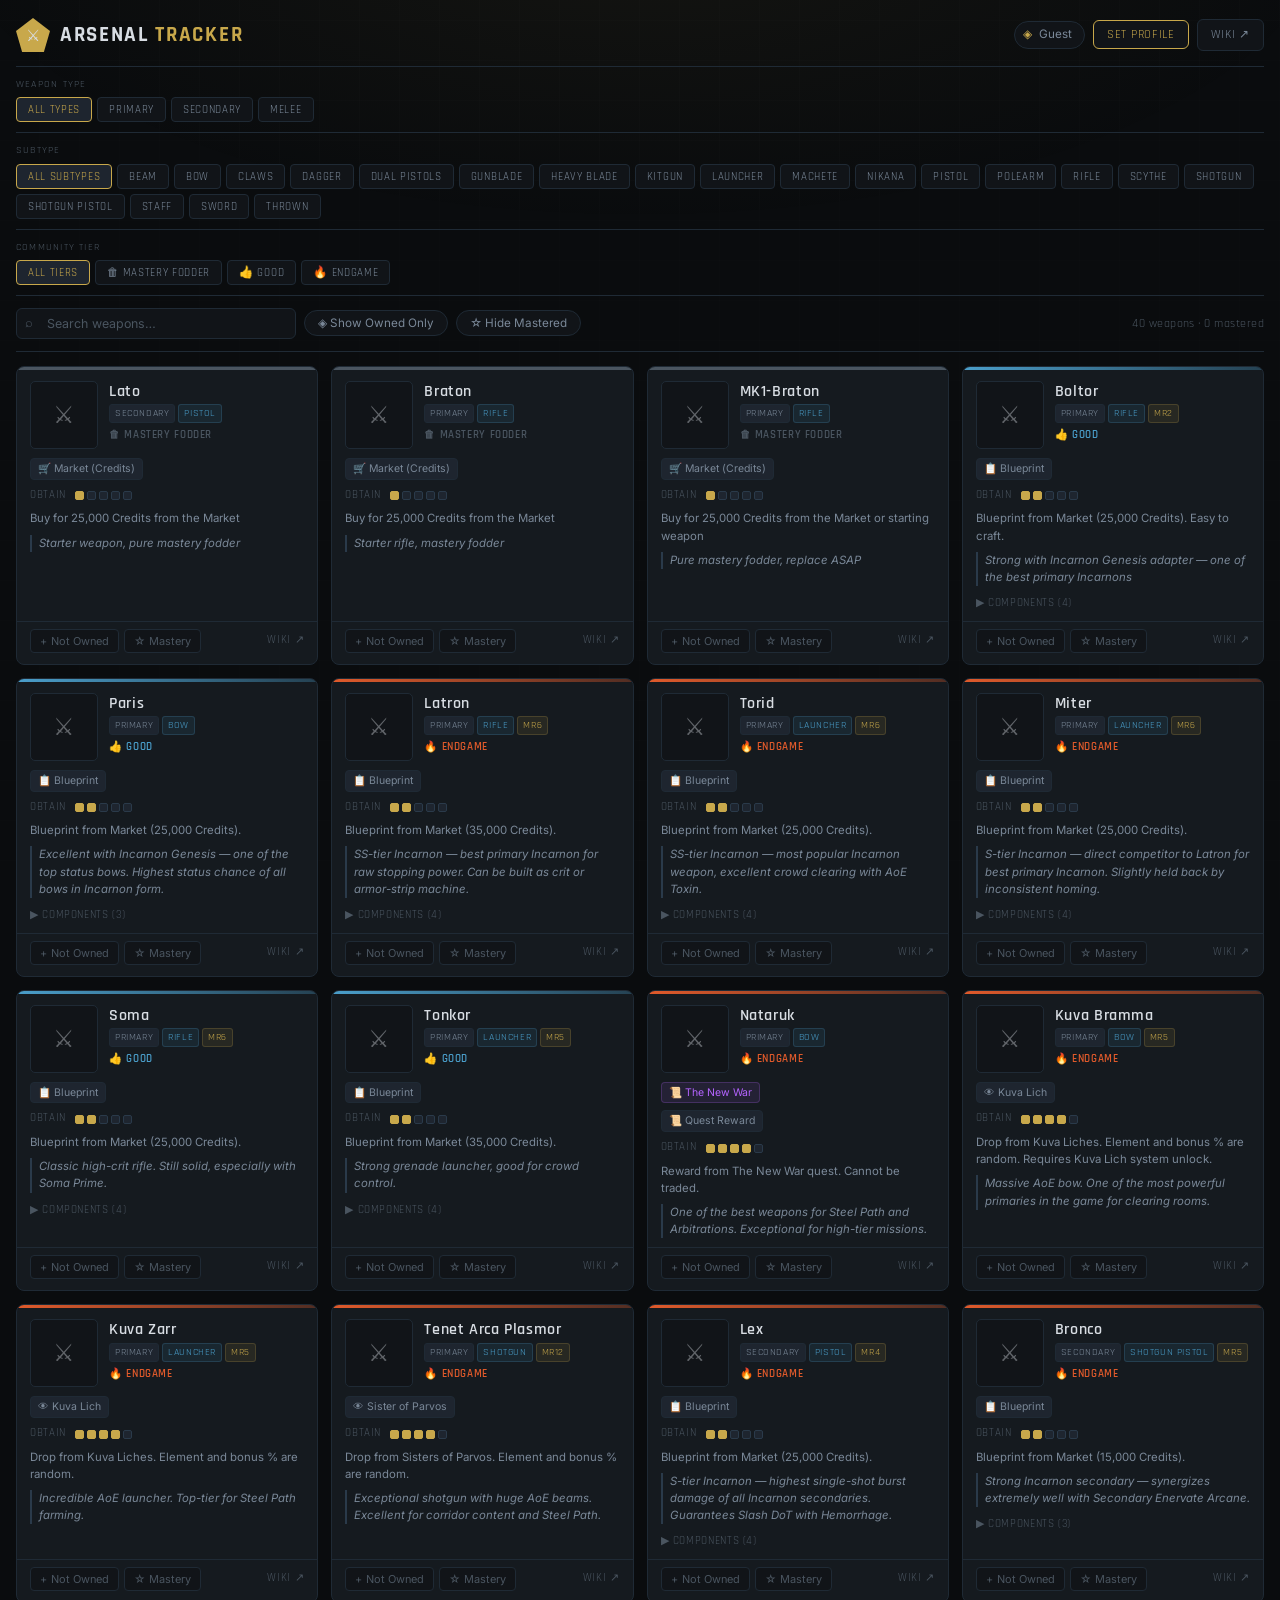
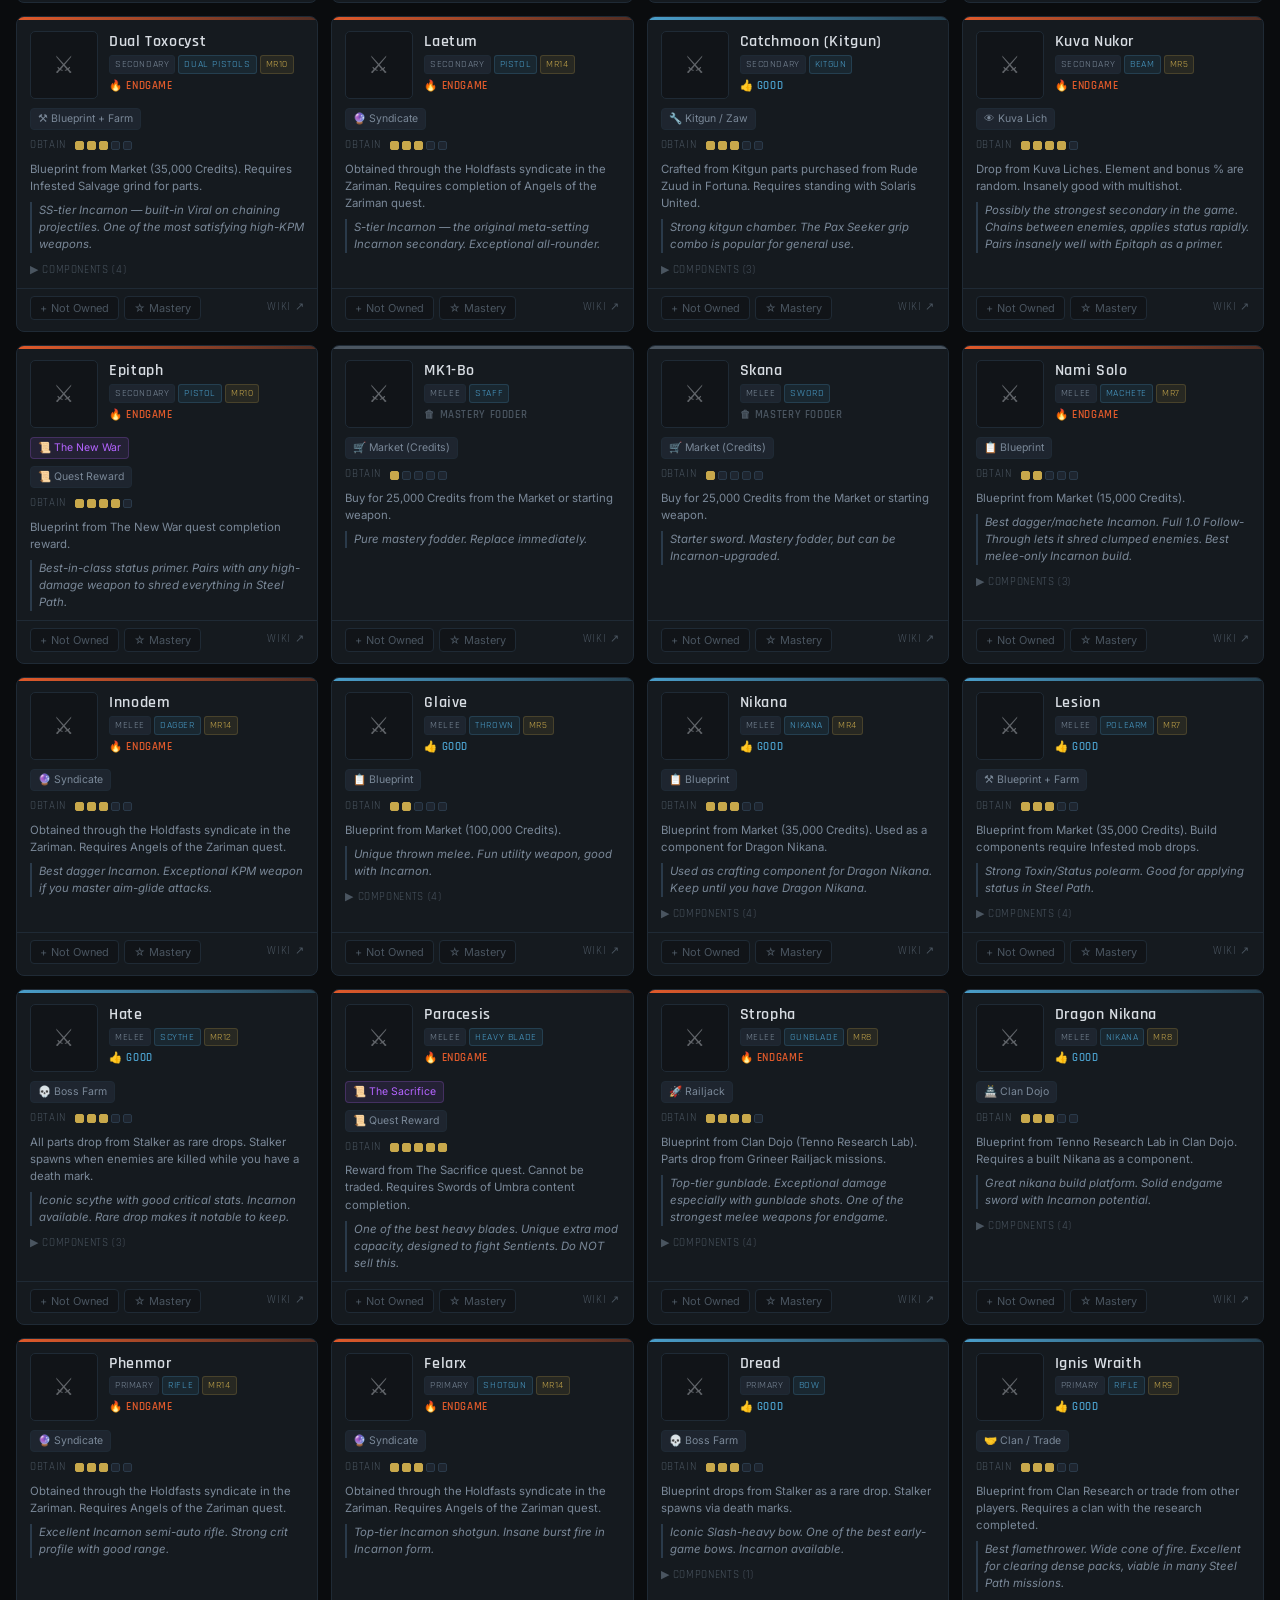
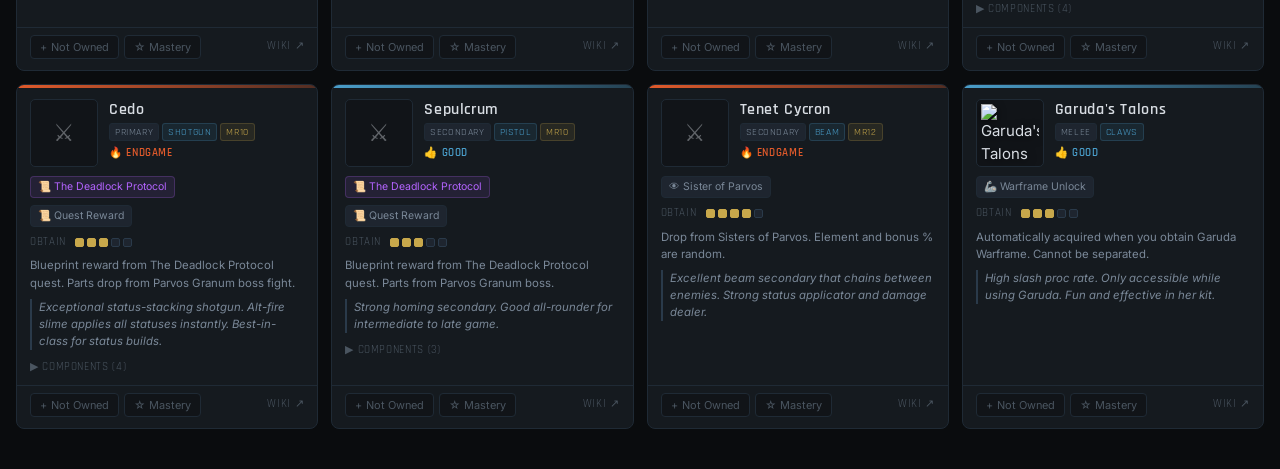
==== warframe-arsenal.html @ 36e4c88c "Add files via upload" ====
<!DOCTYPE html>
<html lang="en">
<head>
<meta charset="UTF-8"/>
<meta name="viewport" content="width=device-width, initial-scale=1.0"/>
<title>Warframe Arsenal Tracker</title>
<link rel="preconnect" href="https://fonts.googleapis.com">
<link href="https://fonts.googleapis.com/css2?family=Rajdhani:wght@400;500;600;700&family=Inter:wght@300;400;500&display=swap" rel="stylesheet">
<style>
:root{
  --bg:#0a0c0e;--surface:#111418;--card:#151a1f;--card-h:#1c2330;--elevated:#1e252f;
  --border:#1f2a35;--border-b:#2a3a4a;
  --gold:#c8a84b;--gold-dim:#7a6330;--gold-glow:rgba(200,168,75,.18);
  --red:#e05a2b;--blue:#4a9eca;--grey:#4a5560;
  --t1:#d8dde3;--t2:#7a8898;--t3:#4a5560;
  --r:6px;--cr:8px;--tr:.18s ease;
  --fd:'Rajdhani',sans-serif;--fb:'Inter',sans-serif;
}
*,*::before,*::after{box-sizing:border-box;margin:0;padding:0}
html{font-size:15px}
body{font-family:var(--fb);background:var(--bg);color:var(--t1);min-height:100vh;line-height:1.5;overflow-x:hidden}
body::before{content:'';position:fixed;inset:0;background:
  radial-gradient(ellipse 80% 50% at 50% -10%,rgba(200,168,75,.06) 0%,transparent 70%),
  repeating-linear-gradient(0deg,transparent,transparent 39px,rgba(255,255,255,.015) 40px),
  repeating-linear-gradient(90deg,transparent,transparent 39px,rgba(255,255,255,.015) 40px);
  pointer-events:none;z-index:0}

.wrap{position:relative;z-index:1;max-width:1400px;margin:0 auto;padding:0 16px}

/* HEADER */
.hdr{padding:18px 0 14px;border-bottom:1px solid var(--border);display:flex;align-items:center;justify-content:space-between;gap:12px;flex-wrap:wrap}
.hdr-l{display:flex;align-items:center;gap:12px}
.logo{display:flex;align-items:center;gap:10px}
.logo-ico{width:34px;height:34px;background:var(--gold);clip-path:polygon(50% 0%,100% 38%,82% 100%,18% 100%,0% 38%);display:flex;align-items:center;justify-content:center;font-size:16px;flex-shrink:0}
.logo h1{font-family:var(--fd);font-size:1.4rem;font-weight:700;letter-spacing:.08em;text-transform:uppercase}
.logo h1 span{color:var(--gold)}
.hdr-r{display:flex;align-items:center;gap:8px;flex-wrap:wrap}
.user-pill{display:flex;align-items:center;gap:7px;background:var(--surface);border:1px solid var(--border);border-radius:20px;padding:4px 12px 4px 8px;font-size:.78rem}
.user-pill .ui{color:var(--gold)}
#uname{color:var(--t2);font-size:.78rem}

/* FILTER SECTIONS */
.fs{padding:10px 0 0}
.fs-lbl{font-family:var(--fd);font-size:.68rem;letter-spacing:.12em;text-transform:uppercase;color:var(--t3);margin-bottom:5px}
.fg{display:flex;flex-wrap:wrap;gap:5px;padding-bottom:10px;border-bottom:1px solid var(--border)}
.fb{background:var(--surface);border:1px solid var(--border);border-radius:4px;padding:4px 11px;color:var(--t2);font-size:.76rem;font-family:var(--fd);letter-spacing:.06em;text-transform:uppercase;cursor:pointer;transition:all var(--tr);white-space:nowrap}
.fb:hover{border-color:var(--gold-dim);color:var(--t1)}
.fb.on{background:var(--elevated);border-color:var(--gold);color:var(--gold)}
.tb.te.on{border-color:var(--red);color:var(--red);background:rgba(224,90,43,.1)}
.tb.tg.on{border-color:var(--blue);color:var(--blue);background:rgba(74,158,202,.1)}
.tb.tf.on{border-color:var(--grey);color:var(--t2);background:rgba(74,85,96,.15)}

/* CONTROLS */
.ctrl{padding:12px 0;display:flex;align-items:center;gap:8px;flex-wrap:wrap;border-bottom:1px solid var(--border)}
.sw{position:relative;flex:1;min-width:180px;max-width:280px}
.si{position:absolute;left:9px;top:50%;transform:translateY(-50%);color:var(--t3);font-size:.85rem;pointer-events:none}
#srch{width:100%;background:var(--surface);border:1px solid var(--border);border-radius:var(--r);padding:7px 9px 7px 30px;color:var(--t1);font-size:.83rem;font-family:var(--fb);transition:border-color var(--tr)}
#srch:focus{outline:none;border-color:var(--gold-dim)}
#srch::placeholder{color:var(--t3)}
.qb{background:var(--surface);border:1px solid var(--border);border-radius:18px;padding:5px 13px;color:var(--t2);font-size:.78rem;font-family:var(--fb);cursor:pointer;transition:all var(--tr);white-space:nowrap}
.qb:hover{border-color:var(--gold-dim);color:var(--t1)}
.qb.on{background:var(--gold-glow);border-color:var(--gold);color:var(--gold)}
#rcount{margin-left:auto;font-size:.78rem;color:var(--t3);font-family:var(--fd);letter-spacing:.04em}

/* GRID */
.grid{display:grid;grid-template-columns:repeat(auto-fill,minmax(290px,1fr));gap:13px;padding:14px 0 40px}

/* CARD */
.card{background:var(--card);border:1px solid var(--border);border-radius:var(--cr);overflow:hidden;display:flex;flex-direction:column;transition:border-color var(--tr),box-shadow var(--tr),transform var(--tr);position:relative}
.card:hover{border-color:var(--border-b);box-shadow:0 4px 20px rgba(0,0,0,.4);transform:translateY(-1px)}
.card.mastered{border-color:var(--gold);box-shadow:0 0 0 1px var(--gold),0 2px 10px rgba(200,168,75,.15)}
.card.owned:not(.mastered){border-color:var(--blue)}
.stripe{height:3px;flex-shrink:0}
.stripe.te{background:linear-gradient(90deg,var(--red),rgba(224,90,43,.3))}
.stripe.tg{background:linear-gradient(90deg,var(--blue),rgba(74,158,202,.3))}
.stripe.tf{background:var(--grey)}
.ch{display:flex;align-items:flex-start;gap:11px;padding:11px 13px 9px}
.img-w{width:68px;height:68px;flex-shrink:0;background:var(--surface);border-radius:5px;border:1px solid var(--border);overflow:hidden;display:flex;align-items:center;justify-content:center}
.wimg{width:100%;height:100%;object-fit:contain;padding:4px;filter:drop-shadow(0 2px 4px rgba(0,0,0,.6))}
.ctb{flex:1;min-width:0}
.wname{font-family:var(--fd);font-size:1.05rem;font-weight:600;letter-spacing:.04em;white-space:nowrap;overflow:hidden;text-overflow:ellipsis;line-height:1.3}
.wmeta{display:flex;flex-wrap:wrap;gap:3px;margin-top:3px}
.tt,.st,.mr{font-size:.66rem;font-family:var(--fd);letter-spacing:.06em;text-transform:uppercase;border-radius:3px;padding:1px 5px}
.tt{background:var(--elevated);color:var(--t2);border:1px solid var(--border)}
.st{background:rgba(74,158,202,.1);color:var(--blue);border:1px solid rgba(74,158,202,.2)}
.mr{background:rgba(200,168,75,.1);color:var(--gold);border:1px solid rgba(200,168,75,.2)}
.tlbl{font-family:var(--fd);font-size:.7rem;font-weight:600;letter-spacing:.06em;text-transform:uppercase;margin-top:5px}
.tlbl.te{color:var(--red)}.tlbl.tg{color:var(--blue)}.tlbl.tf{color:var(--grey)}
.cb{padding:0 13px 9px;flex:1;display:flex;flex-direction:column;gap:7px}
.badge{display:inline-flex;align-items:center;gap:4px;font-size:.7rem;border-radius:4px;padding:2px 7px;width:fit-content}
.bq{background:rgba(180,100,255,.1);color:#b464ff;border:1px solid rgba(180,100,255,.22)}
.ba{background:var(--elevated);color:var(--t2);border:1px solid var(--border)}
.dr{display:flex;align-items:center;gap:7px;margin-top:1px}
.dl{font-size:.7rem;color:var(--t3);font-family:var(--fd);letter-spacing:.06em;text-transform:uppercase;min-width:38px}
.dots{display:flex;gap:3px}
.dot{width:9px;height:9px;border-radius:2px;background:var(--elevated);border:1px solid var(--border-b)}
.dot.f{background:var(--gold);border-color:var(--gold)}
.ad{font-size:.76rem;color:var(--t2);line-height:1.5}
.tn{font-size:.76rem;color:var(--t2);border-left:2px solid var(--border-b);padding-left:7px;line-height:1.5;font-style:italic}
.mastered .tn{border-color:var(--gold)}
.cs{margin-top:3px}
.ct{font-size:.71rem;font-family:var(--fd);letter-spacing:.06em;text-transform:uppercase;color:var(--t3);cursor:pointer;user-select:none;transition:color var(--tr)}
.ct:hover{color:var(--t2)}
.cl{margin-top:5px;display:flex;flex-direction:column;gap:4px}
.cr{display:flex;flex-wrap:wrap;align-items:baseline;gap:5px;font-size:.72rem;background:var(--surface);border:1px solid var(--border);border-radius:4px;padding:4px 7px}
.cn{color:var(--t1);font-weight:500}.cq{color:var(--gold);font-family:var(--fd);font-size:.78rem}
.csrc{color:var(--t3);font-size:.68rem;width:100%;margin-top:1px}
.cf{padding:7px 13px 11px;border-top:1px solid var(--border);display:flex;align-items:center;gap:7px;justify-content:space-between}
.tr-row{display:flex;gap:5px}
.tbtn{display:flex;align-items:center;gap:4px;background:var(--surface);border:1px solid var(--border);border-radius:4px;padding:4px 9px;color:var(--t3);font-size:.73rem;font-family:var(--fb);cursor:pointer;transition:all var(--tr)}
.tbtn:hover{border-color:var(--border-b);color:var(--t2)}
.tbtn.on{background:rgba(74,158,202,.12);border-color:var(--blue);color:var(--blue)}
.tbtn.mb.on{background:var(--gold-glow);border-color:var(--gold);color:var(--gold)}
.wl{font-size:.71rem;color:var(--t3);text-decoration:none;font-family:var(--fd);letter-spacing:.06em;text-transform:uppercase;transition:color var(--tr)}
.wl:hover{color:var(--gold)}
.empty{grid-column:1/-1;display:flex;flex-direction:column;align-items:center;gap:14px;padding:70px 20px;color:var(--t3)}
.empty-ico{font-size:2.5rem;opacity:.25}
.empty p{font-size:.88rem}
.empty button{background:var(--surface);border:1px solid var(--border);border-radius:var(--r);padding:7px 18px;color:var(--t2);cursor:pointer;font-family:var(--fb);transition:all var(--tr)}
.empty button:hover{border-color:var(--gold-dim);color:var(--t1)}

/* LOADER */
#ldr{position:fixed;inset:0;background:var(--bg);display:flex;align-items:center;justify-content:center;z-index:1000}
.linner{display:flex;flex-direction:column;align-items:center;gap:14px}
.llogo{width:44px;height:44px;background:var(--gold);clip-path:polygon(50% 0%,100% 38%,82% 100%,18% 100%,0% 38%);animation:pulse 1.2s ease-in-out infinite alternate}
@keyframes pulse{from{opacity:.4;transform:scale(.9)}to{opacity:1;transform:scale(1.05)}}
.ltxt{font-family:var(--fd);font-size:.8rem;letter-spacing:.2em;text-transform:uppercase;color:var(--t3)}

/* MODAL */
.mo{display:none;position:fixed;inset:0;background:rgba(0,0,0,.7);backdrop-filter:blur(4px);z-index:500;align-items:center;justify-content:center;padding:20px}
.md{background:var(--card);border:1px solid var(--border-b);border-radius:10px;padding:26px 22px;width:100%;max-width:360px;box-shadow:0 20px 60px rgba(0,0,0,.6)}
.md h2{font-family:var(--fd);font-size:1.15rem;letter-spacing:.08em;text-transform:uppercase;margin-bottom:5px}
.md p{font-size:.8rem;color:var(--t2);margin-bottom:14px;line-height:1.5}
.md input{width:100%;background:var(--surface);border:1px solid var(--border);border-radius:var(--r);padding:8px 11px;color:var(--t1);font-size:.88rem;font-family:var(--fb);margin-bottom:13px;transition:border-color var(--tr)}
.md input:focus{outline:none;border-color:var(--gold-dim)}
.mbtns{display:flex;gap:7px;justify-content:flex-end}
.bp,.bs{padding:6px 16px;border-radius:var(--r);font-size:.8rem;font-family:var(--fd);letter-spacing:.06em;text-transform:uppercase;cursor:pointer;border:1px solid;transition:all var(--tr)}
.bp{background:var(--gold);border-color:var(--gold);color:#0a0c0e;font-weight:700}
.bp:hover{background:#dbb855}
.bs{background:transparent;border-color:var(--border);color:var(--t2)}
.bs:hover{border-color:var(--border-b);color:var(--t1)}

/* TOAST */
#toast{position:fixed;bottom:22px;left:50%;transform:translateX(-50%) translateY(16px);background:var(--elevated);border:1px solid var(--border-b);border-radius:18px;padding:7px 18px;font-size:.8rem;color:var(--t1);z-index:999;opacity:0;transition:opacity .25s,transform .25s;pointer-events:none}
#toast.show{opacity:1;transform:translateX(-50%) translateY(0)}

/* BTNS */
.btn{display:inline-flex;align-items:center;gap:5px;background:var(--surface);border:1px solid var(--border);border-radius:var(--r);padding:6px 13px;color:var(--t2);font-size:.78rem;font-family:var(--fd);letter-spacing:.06em;text-transform:uppercase;cursor:pointer;text-decoration:none;transition:all var(--tr);white-space:nowrap}
.btn:hover{border-color:var(--gold-dim);color:var(--t1)}
.btn-g{border-color:var(--gold);color:var(--gold)}
.btn-g:hover{background:var(--gold-glow)}

/* SCROLLBAR */
::-webkit-scrollbar{width:5px}::-webkit-scrollbar-track{background:var(--bg)}
::-webkit-scrollbar-thumb{background:var(--border-b);border-radius:3px}
::-webkit-scrollbar-thumb:hover{background:var(--gold-dim)}

/* RESPONSIVE */
@media(max-width:640px){
  .grid{grid-template-columns:1fr}
  .hdr{flex-direction:column;align-items:flex-start}
  .hdr-r{width:100%;justify-content:flex-start}
  .sw{max-width:100%}
  #rcount{margin-left:0}
  .logo h1{font-size:1.15rem}
}
@media(min-width:641px) and (max-width:900px){.grid{grid-template-columns:repeat(2,1fr)}}
</style>
</head>
<body>

<div id="ldr"><div class="linner"><div class="llogo"></div><div class="ltxt">Loading Arsenal…</div></div></div>

<div id="umodal" class="mo">
  <div class="md">
    <h2>Set Your Profile</h2>
    <p>Choose a name to save your mastery and ownership data locally on this device/browser.</p>
    <input type="text" id="uinput" placeholder="e.g. Tenno_Prime" maxlength="40" autocomplete="off"/>
    <div class="mbtns">
      <button id="ucancl" class="bs">Cancel</button>
      <button id="usave" class="bp">Save</button>
    </div>
  </div>
</div>

<div id="toast"></div>

<div class="wrap">
  <header class="hdr">
    <div class="hdr-l">
      <div class="logo">
        <div class="logo-ico">⚔</div>
        <h1>Arsenal <span>Tracker</span></h1>
      </div>
    </div>
    <div class="hdr-r">
      <div class="user-pill"><span class="ui">◈</span><span id="uname">Guest</span></div>
      <button id="setuser" class="btn btn-g">Set Profile</button>
      <a href="https://wiki.warframe.com/w/Weapons" target="_blank" rel="noopener" class="btn">Wiki ↗</a>
    </div>
  </header>

  <div class="fs"><div class="fs-lbl">Weapon Type</div><div id="ftype" class="fg"></div></div>
  <div class="fs"><div class="fs-lbl">Subtype</div><div id="fsub" class="fg"></div></div>
  <div class="fs"><div class="fs-lbl">Community Tier</div><div id="ftier" class="fg"></div></div>

  <div class="ctrl">
    <div class="sw"><span class="si">⌕</span><input type="text" id="srch" placeholder="Search weapons…" autocomplete="off"/></div>
    <button id="qowned" class="qb">◈ Show Owned Only</button>
    <button id="qunmast" class="qb">☆ Hide Mastered</button>
    <span id="rcount" class="rcount">— weapons</span>
  </div>

  <div id="grid" class="grid"></div>
</div>

<script>
// ── WEAPON DATA (embedded) ─────────────────────────────────
const WEAPONS = [{"id":"lato","name":"Lato","type":"Secondary","subtype":"Pistol","imageName":"lato-3d02e7def4.png","masteryReq":0,"acquisition":"market_credits","acquisitionDifficulty":1,"acquisitionDetail":"Buy for 25,000 Credits from the Market","questReward":null,"tier":"fodder","tierNote":"Starter weapon, pure mastery fodder","components":[],"wikiUrl":"https://wiki.warframe.com/w/Lato"},{"id":"braton","name":"Braton","type":"Primary","subtype":"Rifle","imageName":"braton-aecb72baf4.png","masteryReq":0,"acquisition":"market_credits","acquisitionDifficulty":1,"acquisitionDetail":"Buy for 25,000 Credits from the Market","questReward":null,"tier":"fodder","tierNote":"Starter rifle, mastery fodder","components":[],"wikiUrl":"https://wiki.warframe.com/w/Braton"},{"id":"mk1-braton","name":"MK1-Braton","type":"Primary","subtype":"Rifle","imageName":"mk1-braton-c9ef2d6c98.png","masteryReq":0,"acquisition":"market_credits","acquisitionDifficulty":1,"acquisitionDetail":"Buy for 25,000 Credits from the Market or starting weapon","questReward":null,"tier":"fodder","tierNote":"Pure mastery fodder, replace ASAP","components":[],"wikiUrl":"https://wiki.warframe.com/w/MK1-Braton"},{"id":"boltor","name":"Boltor","type":"Primary","subtype":"Rifle","imageName":"boltor-2d24c9a8b4.png","masteryReq":2,"acquisition":"blueprint","acquisitionDifficulty":2,"acquisitionDetail":"Blueprint from Market (25,000 Credits). Easy to craft.","questReward":null,"tier":"good","tierNote":"Strong with Incarnon Genesis adapter — one of the best primary Incarnons","components":[{"name":"Alloy Plate","qty":500,"source":"Venus, Ceres, Phobos, Europa, Pluto, Sedna"},{"name":"Nano Spores","qty":1000,"source":"Saturn, Eris, Neptune, Orokin Derelict"},{"name":"Polymer Bundle","qty":750,"source":"Mercury, Venus, Uranus"},{"name":"Salvage","qty":300,"source":"Mars, Jupiter, Sedna"}],"wikiUrl":"https://wiki.warframe.com/w/Boltor"},{"id":"paris","name":"Paris","type":"Primary","subtype":"Bow","imageName":"paris-aa4a17cd96.png","masteryReq":0,"acquisition":"blueprint","acquisitionDifficulty":2,"acquisitionDetail":"Blueprint from Market (25,000 Credits).","questReward":null,"tier":"good","tierNote":"Excellent with Incarnon Genesis — one of the top status bows. Highest status chance of all bows in Incarnon form.","components":[{"name":"Polymer Bundle","qty":150,"source":"Mercury, Venus, Uranus"},{"name":"Ferrite","qty":300,"source":"Mercury, Earth, Neptune, Void"},{"name":"Circuits","qty":100,"source":"Venus, Ceres"}],"wikiUrl":"https://wiki.warframe.com/w/Paris"},{"id":"latron","name":"Latron","type":"Primary","subtype":"Rifle","imageName":"latron-87b2a94d73.png","masteryReq":6,"acquisition":"blueprint","acquisitionDifficulty":2,"acquisitionDetail":"Blueprint from Market (35,000 Credits).","questReward":null,"tier":"endgame","tierNote":"SS-tier Incarnon — best primary Incarnon for raw stopping power. Can be built as crit or armor-strip machine.","components":[{"name":"Alloy Plate","qty":500,"source":"Venus, Ceres, Phobos, Europa, Pluto, Sedna"},{"name":"Circuits","qty":150,"source":"Venus, Ceres"},{"name":"Polymer Bundle","qty":400,"source":"Mercury, Venus, Uranus"},{"name":"Neural Sensors","qty":1,"source":"Jupiter, Kuva Fortress"}],"wikiUrl":"https://wiki.warframe.com/w/Latron"},{"id":"torid","name":"Torid","type":"Primary","subtype":"Launcher","imageName":"torid-e17ace60e9.png","masteryReq":6,"acquisition":"blueprint","acquisitionDifficulty":2,"acquisitionDetail":"Blueprint from Market (25,000 Credits).","questReward":null,"tier":"endgame","tierNote":"SS-tier Incarnon — most popular Incarnon weapon, excellent crowd clearing with AoE Toxin.","components":[{"name":"Rubedo","qty":800,"source":"Phobos, Earth, Europa, Pluto, Sedna, Void"},{"name":"Nano Spores","qty":1000,"source":"Saturn, Eris, Neptune, Orokin Derelict"},{"name":"Salvage","qty":500,"source":"Mars, Jupiter, Sedna"},{"name":"Morphics","qty":2,"source":"Mercury, Mars, Europa, Pluto"}],"wikiUrl":"https://wiki.warframe.com/w/Torid"},{"id":"miter","name":"Miter","type":"Primary","subtype":"Launcher","imageName":"miter-c3bca0ddc5.png","masteryReq":6,"acquisition":"blueprint","acquisitionDifficulty":2,"acquisitionDetail":"Blueprint from Market (25,000 Credits).","questReward":null,"tier":"endgame","tierNote":"S-tier Incarnon — direct competitor to Latron for best primary Incarnon. Slightly held back by inconsistent homing.","components":[{"name":"Alloy Plate","qty":500,"source":"Venus, Ceres, Phobos, Europa, Pluto, Sedna"},{"name":"Circuits","qty":200,"source":"Venus, Ceres"},{"name":"Ferrite","qty":600,"source":"Mercury, Earth, Neptune, Void"},{"name":"Morphics","qty":1,"source":"Mercury, Mars, Europa, Pluto"}],"wikiUrl":"https://wiki.warframe.com/w/Miter"},{"id":"soma","name":"Soma","type":"Primary","subtype":"Rifle","imageName":"soma-ed45b1a8e5.png","masteryReq":6,"acquisition":"blueprint","acquisitionDifficulty":2,"acquisitionDetail":"Blueprint from Market (25,000 Credits).","questReward":null,"tier":"good","tierNote":"Classic high-crit rifle. Still solid, especially with Soma Prime.","components":[{"name":"Rubedo","qty":1000,"source":"Phobos, Earth, Europa, Pluto, Sedna, Void"},{"name":"Polymer Bundle","qty":600,"source":"Mercury, Venus, Uranus"},{"name":"Circuits","qty":350,"source":"Venus, Ceres"},{"name":"Neural Sensors","qty":1,"source":"Jupiter, Kuva Fortress"}],"wikiUrl":"https://wiki.warframe.com/w/Soma"},{"id":"tonkor","name":"Tonkor","type":"Primary","subtype":"Launcher","imageName":"tonkor-bd38caf5e7.png","masteryReq":5,"acquisition":"blueprint","acquisitionDifficulty":2,"acquisitionDetail":"Blueprint from Market (35,000 Credits).","questReward":null,"tier":"good","tierNote":"Strong grenade launcher, good for crowd control.","components":[{"name":"Alloy Plate","qty":1200,"source":"Venus, Ceres, Phobos, Europa, Pluto, Sedna"},{"name":"Circuits","qty":300,"source":"Venus, Ceres"},{"name":"Salvage","qty":900,"source":"Mars, Jupiter, Sedna"},{"name":"Neural Sensors","qty":3,"source":"Jupiter, Kuva Fortress"}],"wikiUrl":"https://wiki.warframe.com/w/Tonkor"},{"id":"nataruk","name":"Nataruk","type":"Primary","subtype":"Bow","imageName":"nataruk-7ec5f18bdf.png","masteryReq":0,"acquisition":"quest","acquisitionDifficulty":4,"acquisitionDetail":"Reward from The New War quest. Cannot be traded.","questReward":"The New War","tier":"endgame","tierNote":"One of the best weapons for Steel Path and Arbitrations. Exceptional for high-tier missions.","components":[],"wikiUrl":"https://wiki.warframe.com/w/Nataruk"},{"id":"kuva-bramma","name":"Kuva Bramma","type":"Primary","subtype":"Bow","imageName":"kuva-bramma-8842c80bde.png","masteryReq":5,"acquisition":"lich","acquisitionDifficulty":4,"acquisitionDetail":"Drop from Kuva Liches. Element and bonus % are random. Requires Kuva Lich system unlock.","questReward":null,"tier":"endgame","tierNote":"Massive AoE bow. One of the most powerful primaries in the game for clearing rooms.","components":[],"wikiUrl":"https://wiki.warframe.com/w/Kuva_Bramma"},{"id":"kuva-zarr","name":"Kuva Zarr","type":"Primary","subtype":"Launcher","imageName":"kuva-zarr-f4c1e65e82.png","masteryReq":5,"acquisition":"lich","acquisitionDifficulty":4,"acquisitionDetail":"Drop from Kuva Liches. Element and bonus % are random.","questReward":null,"tier":"endgame","tierNote":"Incredible AoE launcher. Top-tier for Steel Path farming.","components":[],"wikiUrl":"https://wiki.warframe.com/w/Kuva_Zarr"},{"id":"tenet-arca-plasmor","name":"Tenet Arca Plasmor","type":"Primary","subtype":"Shotgun","imageName":"tenet-arca-plasmor-7c0ec9b0ca.png","masteryReq":12,"acquisition":"sister","acquisitionDifficulty":4,"acquisitionDetail":"Drop from Sisters of Parvos. Element and bonus % are random.","questReward":null,"tier":"endgame","tierNote":"Exceptional shotgun with huge AoE beams. Excellent for corridor content and Steel Path.","components":[],"wikiUrl":"https://wiki.warframe.com/w/Tenet_Arca_Plasmor"},{"id":"lex","name":"Lex","type":"Secondary","subtype":"Pistol","imageName":"lex-2a56b3c5ed.png","masteryReq":4,"acquisition":"blueprint","acquisitionDifficulty":2,"acquisitionDetail":"Blueprint from Market (25,000 Credits).","questReward":null,"tier":"endgame","tierNote":"S-tier Incarnon — highest single-shot burst damage of all Incarnon secondaries. Guarantees Slash DoT with Hemorrhage.","components":[{"name":"Ferrite","qty":300,"source":"Mercury, Earth, Neptune, Void"},{"name":"Circuits","qty":100,"source":"Venus, Ceres"},{"name":"Morphics","qty":1,"source":"Mercury, Mars, Europa, Pluto"},{"name":"Alloy Plate","qty":150,"source":"Venus, Ceres, Phobos, Europa, Pluto, Sedna"}],"wikiUrl":"https://wiki.warframe.com/w/Lex"},{"id":"bronco","name":"Bronco","type":"Secondary","subtype":"Shotgun Pistol","imageName":"bronco-0df3a6de29.png","masteryReq":5,"acquisition":"blueprint","acquisitionDifficulty":2,"acquisitionDetail":"Blueprint from Market (15,000 Credits).","questReward":null,"tier":"endgame","tierNote":"Strong Incarnon secondary — synergizes extremely well with Secondary Enervate Arcane.","components":[{"name":"Alloy Plate","qty":200,"source":"Venus, Ceres, Phobos, Europa, Pluto, Sedna"},{"name":"Polymer Bundle","qty":150,"source":"Mercury, Venus, Uranus"},{"name":"Ferrite","qty":200,"source":"Mercury, Earth, Neptune, Void"}],"wikiUrl":"https://wiki.warframe.com/w/Bronco"},{"id":"dual-toxocyst","name":"Dual Toxocyst","type":"Secondary","subtype":"Dual Pistols","imageName":"dual-toxocyst-c86ccaf2b9.png","masteryReq":10,"acquisition":"blueprint_farm","acquisitionDifficulty":3,"acquisitionDetail":"Blueprint from Market (35,000 Credits). Requires Infested Salvage grind for parts.","questReward":null,"tier":"endgame","tierNote":"SS-tier Incarnon — built-in Viral on chaining projectiles. One of the most satisfying high-KPM weapons.","components":[{"name":"Nano Spores","qty":1200,"source":"Saturn, Eris, Neptune, Orokin Derelict"},{"name":"Plastids","qty":350,"source":"Saturn, Uranus, Phobos, Pluto, Eris"},{"name":"Circuits","qty":250,"source":"Venus, Ceres"},{"name":"Morphics","qty":2,"source":"Mercury, Mars, Europa, Pluto"}],"wikiUrl":"https://wiki.warframe.com/w/Dual_Toxocyst"},{"id":"laetum","name":"Laetum","type":"Secondary","subtype":"Pistol","imageName":"laetum-2f5a0be1e7.png","masteryReq":14,"acquisition":"syndicate","acquisitionDifficulty":3,"acquisitionDetail":"Obtained through the Holdfasts syndicate in the Zariman. Requires completion of Angels of the Zariman quest.","questReward":null,"tier":"endgame","tierNote":"S-tier Incarnon — the original meta-setting Incarnon secondary. Exceptional all-rounder.","components":[],"wikiUrl":"https://wiki.warframe.com/w/Laetum"},{"id":"secondary-kitgun","name":"Catchmoon (Kitgun)","type":"Secondary","subtype":"Kitgun","imageName":"catchmoon-fab78acb7e.png","masteryReq":0,"acquisition":"crafted","acquisitionDifficulty":3,"acquisitionDetail":"Crafted from Kitgun parts purchased from Rude Zuud in Fortuna. Requires standing with Solaris United.","questReward":null,"tier":"good","tierNote":"Strong kitgun chamber. The Pax Seeker grip combo is popular for general use.","components":[{"name":"Kitgun Chamber: Catchmoon","qty":1,"source":"Rude Zuud, Fortuna (Solaris United: Neutral)"},{"name":"Kitgun Grip","qty":1,"source":"Rude Zuud, Fortuna"},{"name":"Kitgun Loader","qty":1,"source":"Rude Zuud, Fortuna"}],"wikiUrl":"https://wiki.warframe.com/w/Catchmoon"},{"id":"kuva-nukor","name":"Kuva Nukor","type":"Secondary","subtype":"Beam","imageName":"kuva-nukor-5d3e6f12b4.png","masteryReq":5,"acquisition":"lich","acquisitionDifficulty":4,"acquisitionDetail":"Drop from Kuva Liches. Element and bonus % are random. Insanely good with multishot.","questReward":null,"tier":"endgame","tierNote":"Possibly the strongest secondary in the game. Chains between enemies, applies status rapidly. Pairs insanely well with Epitaph as a primer.","components":[],"wikiUrl":"https://wiki.warframe.com/w/Kuva_Nukor"},{"id":"epitaph","name":"Epitaph","type":"Secondary","subtype":"Pistol","imageName":"epitaph-d8a1c34e6e.png","masteryReq":10,"acquisition":"quest","acquisitionDifficulty":4,"acquisitionDetail":"Blueprint from The New War quest completion reward.","questReward":"The New War","tier":"endgame","tierNote":"Best-in-class status primer. Pairs with any high-damage weapon to shred everything in Steel Path.","components":[],"wikiUrl":"https://wiki.warframe.com/w/Epitaph"},{"id":"mk1-bo","name":"MK1-Bo","type":"Melee","subtype":"Staff","imageName":"mk1-bo-ebb4781acc.png","masteryReq":0,"acquisition":"market_credits","acquisitionDifficulty":1,"acquisitionDetail":"Buy for 25,000 Credits from the Market or starting weapon.","questReward":null,"tier":"fodder","tierNote":"Pure mastery fodder. Replace immediately.","components":[],"wikiUrl":"https://wiki.warframe.com/w/MK1-Bo"},{"id":"skana","name":"Skana","type":"Melee","subtype":"Sword","imageName":"skana-ebc4fd2a12.png","masteryReq":0,"acquisition":"market_credits","acquisitionDifficulty":1,"acquisitionDetail":"Buy for 25,000 Credits from the Market or starting weapon.","questReward":null,"tier":"fodder","tierNote":"Starter sword. Mastery fodder, but can be Incarnon-upgraded.","components":[],"wikiUrl":"https://wiki.warframe.com/w/Skana"},{"id":"nami-solo","name":"Nami Solo","type":"Melee","subtype":"Machete","imageName":"nami-solo-8a1e3fb95c.png","masteryReq":7,"acquisition":"blueprint","acquisitionDifficulty":2,"acquisitionDetail":"Blueprint from Market (15,000 Credits).","questReward":null,"tier":"endgame","tierNote":"Best dagger/machete Incarnon. Full 1.0 Follow-Through lets it shred clumped enemies. Best melee-only Incarnon build.","components":[{"name":"Alloy Plate","qty":500,"source":"Venus, Ceres, Phobos, Europa, Pluto, Sedna"},{"name":"Ferrite","qty":400,"source":"Mercury, Earth, Neptune, Void"},{"name":"Circuits","qty":150,"source":"Venus, Ceres"}],"wikiUrl":"https://wiki.warframe.com/w/Nami_Solo"},{"id":"innodem","name":"Innodem","type":"Melee","subtype":"Dagger","imageName":"innodem-c2e6a4f8d1.png","masteryReq":14,"acquisition":"syndicate","acquisitionDifficulty":3,"acquisitionDetail":"Obtained through the Holdfasts syndicate in the Zariman. Requires Angels of the Zariman quest.","questReward":null,"tier":"endgame","tierNote":"Best dagger Incarnon. Exceptional KPM weapon if you master aim-glide attacks.","components":[],"wikiUrl":"https://wiki.warframe.com/w/Innodem"},{"id":"glaive","name":"Glaive","type":"Melee","subtype":"Thrown","imageName":"glaive-d4f71a3b87.png","masteryReq":5,"acquisition":"blueprint","acquisitionDifficulty":2,"acquisitionDetail":"Blueprint from Market (100,000 Credits).","questReward":null,"tier":"good","tierNote":"Unique thrown melee. Fun utility weapon, good with Incarnon.","components":[{"name":"Alloy Plate","qty":400,"source":"Venus, Ceres, Phobos, Europa, Pluto, Sedna"},{"name":"Ferrite","qty":600,"source":"Mercury, Earth, Neptune, Void"},{"name":"Morphics","qty":2,"source":"Mercury, Mars, Europa, Pluto"},{"name":"Circuits","qty":250,"source":"Venus, Ceres"}],"wikiUrl":"https://wiki.warframe.com/w/Glaive"},{"id":"nikana","name":"Nikana","type":"Melee","subtype":"Nikana","imageName":"nikana-a3b87c1e45.png","masteryReq":4,"acquisition":"blueprint","acquisitionDifficulty":3,"acquisitionDetail":"Blueprint from Market (35,000 Credits). Used as a component for Dragon Nikana.","questReward":null,"tier":"good","tierNote":"Used as crafting component for Dragon Nikana. Keep until you have Dragon Nikana.","components":[{"name":"Rubedo","qty":500,"source":"Phobos, Earth, Europa, Pluto, Sedna, Void"},{"name":"Circuits","qty":500,"source":"Venus, Ceres"},{"name":"Alloy Plate","qty":600,"source":"Venus, Ceres, Phobos, Europa, Pluto, Sedna"},{"name":"Orokin Cell","qty":2,"source":"Saturn, Orokin Derelict, Bosses"}],"wikiUrl":"https://wiki.warframe.com/w/Nikana"},{"id":"lesion","name":"Lesion","type":"Melee","subtype":"Polearm","imageName":"lesion-78a3f1c2b5.png","masteryReq":7,"acquisition":"blueprint_farm","acquisitionDifficulty":3,"acquisitionDetail":"Blueprint from Market (35,000 Credits). Build components require Infested mob drops.","questReward":null,"tier":"good","tierNote":"Strong Toxin/Status polearm. Good for applying status in Steel Path.","components":[{"name":"Nano Spores","qty":3000,"source":"Saturn, Eris, Neptune, Orokin Derelict"},{"name":"Plastids","qty":500,"source":"Saturn, Uranus, Phobos, Pluto, Eris"},{"name":"Morphics","qty":4,"source":"Mercury, Mars, Europa, Pluto"},{"name":"Orokin Cell","qty":3,"source":"Saturn, Orokin Derelict, Bosses"}],"wikiUrl":"https://wiki.warframe.com/w/Lesion"},{"id":"hate","name":"Hate","type":"Melee","subtype":"Scythe","imageName":"hate-0f9e1a4b67.png","masteryReq":12,"acquisition":"boss_farm","acquisitionDifficulty":3,"acquisitionDetail":"All parts drop from Stalker as rare drops. Stalker spawns when enemies are killed while you have a death mark.","questReward":null,"tier":"good","tierNote":"Iconic scythe with good critical stats. Incarnon available. Rare drop makes it notable to keep.","components":[{"name":"Hate Blade (rare)","qty":1,"source":"Stalker drop"},{"name":"Hate Handle (rare)","qty":1,"source":"Stalker drop"},{"name":"Hate Neuroptics (rare)","qty":1,"source":"Stalker drop"}],"wikiUrl":"https://wiki.warframe.com/w/Hate"},{"id":"paracesis","name":"Paracesis","type":"Melee","subtype":"Heavy Blade","imageName":"paracesis-3c4e5f6b79.png","masteryReq":0,"acquisition":"quest","acquisitionDifficulty":5,"acquisitionDetail":"Reward from The Sacrifice quest. Cannot be traded. Requires Swords of Umbra content completion.","questReward":"The Sacrifice","tier":"endgame","tierNote":"One of the best heavy blades. Unique extra mod capacity, designed to fight Sentients. Do NOT sell this.","components":[],"wikiUrl":"https://wiki.warframe.com/w/Paracesis"},{"id":"stropha","name":"Stropha","type":"Melee","subtype":"Gunblade","imageName":"stropha-ae2b6d7c48.png","masteryReq":8,"acquisition":"railjack","acquisitionDifficulty":4,"acquisitionDetail":"Blueprint from Clan Dojo (Tenno Research Lab). Parts drop from Grineer Railjack missions.","questReward":null,"tier":"endgame","tierNote":"Top-tier gunblade. Exceptional damage especially with gunblade shots. One of the strongest melee weapons for endgame.","components":[{"name":"Stropha Blade","qty":1,"source":"Grineer Proxima Railjack missions"},{"name":"Stropha Handle","qty":1,"source":"Grineer Proxima Railjack missions"},{"name":"Stropha Receiver","qty":1,"source":"Grineer Proxima Railjack missions"},{"name":"Orokin Cell","qty":5,"source":"Saturn, Orokin Derelict, Bosses"}],"wikiUrl":"https://wiki.warframe.com/w/Stropha"},{"id":"dragon-nikana","name":"Dragon Nikana","type":"Melee","subtype":"Nikana","imageName":"dragon-nikana-b9e2a7c3d1.png","masteryReq":8,"acquisition":"dojo","acquisitionDifficulty":3,"acquisitionDetail":"Blueprint from Tenno Research Lab in Clan Dojo. Requires a built Nikana as a component.","questReward":null,"tier":"good","tierNote":"Great nikana build platform. Solid endgame sword with Incarnon potential.","components":[{"name":"Nikana (built)","qty":1,"source":"Craft from Nikana blueprint"},{"name":"Orokin Cell","qty":4,"source":"Saturn, Orokin Derelict, Bosses"},{"name":"Alloy Plate","qty":5000,"source":"Venus, Ceres, Phobos, Europa, Pluto, Sedna"},{"name":"Circuits","qty":1000,"source":"Venus, Ceres"}],"wikiUrl":"https://wiki.warframe.com/w/Dragon_Nikana"},{"id":"phenmor","name":"Phenmor","type":"Primary","subtype":"Rifle","imageName":"phenmor-a4e2b1c9f7.png","masteryReq":14,"acquisition":"syndicate","acquisitionDifficulty":3,"acquisitionDetail":"Obtained through the Holdfasts syndicate in the Zariman. Requires Angels of the Zariman quest.","questReward":null,"tier":"endgame","tierNote":"Excellent Incarnon semi-auto rifle. Strong crit profile with good range.","components":[],"wikiUrl":"https://wiki.warframe.com/w/Phenmor"},{"id":"felarx","name":"Felarx","type":"Primary","subtype":"Shotgun","imageName":"felarx-e7c5b3a1f9.png","masteryReq":14,"acquisition":"syndicate","acquisitionDifficulty":3,"acquisitionDetail":"Obtained through the Holdfasts syndicate in the Zariman. Requires Angels of the Zariman quest.","questReward":null,"tier":"endgame","tierNote":"Top-tier Incarnon shotgun. Insane burst fire in Incarnon form.","components":[],"wikiUrl":"https://wiki.warframe.com/w/Felarx"},{"id":"dread","name":"Dread","type":"Primary","subtype":"Bow","imageName":"dread-c3a7e1b5f2.png","masteryReq":0,"acquisition":"boss_farm","acquisitionDifficulty":3,"acquisitionDetail":"Blueprint drops from Stalker as a rare drop. Stalker spawns via death marks.","questReward":null,"tier":"good","tierNote":"Iconic Slash-heavy bow. One of the best early-game bows. Incarnon available.","components":[{"name":"Dread Blueprint (rare)","qty":1,"source":"Stalker drop"}],"wikiUrl":"https://wiki.warframe.com/w/Dread"},{"id":"ignis-wraith","name":"Ignis Wraith","type":"Primary","subtype":"Rifle","imageName":"ignis-wraith-5f6c2b7a89.png","masteryReq":9,"acquisition":"clan_trade","acquisitionDifficulty":3,"acquisitionDetail":"Blueprint from Clan Research or trade from other players. Requires a clan with the research completed.","questReward":null,"tier":"good","tierNote":"Best flamethrower. Wide cone of fire. Excellent for clearing dense packs, viable in many Steel Path missions.","components":[{"name":"Alloy Plate","qty":2200,"source":"Venus, Ceres, Phobos, Europa, Pluto, Sedna"},{"name":"Circuits","qty":700,"source":"Venus, Ceres"},{"name":"Polymer Bundle","qty":1900,"source":"Mercury, Venus, Uranus"},{"name":"Orokin Cell","qty":5,"source":"Saturn, Orokin Derelict, Bosses"}],"wikiUrl":"https://wiki.warframe.com/w/Ignis_Wraith"},{"id":"cedo","name":"Cedo","type":"Primary","subtype":"Shotgun","imageName":"cedo-7a3c2e6b19.png","masteryReq":10,"acquisition":"quest","acquisitionDifficulty":3,"acquisitionDetail":"Blueprint reward from The Deadlock Protocol quest. Parts drop from Parvos Granum boss fight.","questReward":"The Deadlock Protocol","tier":"endgame","tierNote":"Exceptional status-stacking shotgun. Alt-fire slime applies all statuses instantly. Best-in-class for status builds.","components":[{"name":"Cedo Receiver","qty":1,"source":"Granum Void / Parvos Granum"},{"name":"Cedo Barrel","qty":1,"source":"Granum Void / Parvos Granum"},{"name":"Cedo Stock","qty":1,"source":"Granum Void / Parvos Granum"},{"name":"Orokin Cell","qty":5,"source":"Saturn, Orokin Derelict, Bosses"}],"wikiUrl":"https://wiki.warframe.com/w/Cedo"},{"id":"sepulcrum","name":"Sepulcrum","type":"Secondary","subtype":"Pistol","imageName":"sepulcrum-1e3a5b7c2d.png","masteryReq":10,"acquisition":"quest","acquisitionDifficulty":3,"acquisitionDetail":"Blueprint reward from The Deadlock Protocol quest. Parts from Parvos Granum boss.","questReward":"The Deadlock Protocol","tier":"good","tierNote":"Strong homing secondary. Good all-rounder for intermediate to late game.","components":[{"name":"Sepulcrum Barrel","qty":1,"source":"Granum Void / Parvos Granum"},{"name":"Sepulcrum Handle","qty":1,"source":"Granum Void / Parvos Granum"},{"name":"Orokin Cell","qty":3,"source":"Saturn, Orokin Derelict, Bosses"}],"wikiUrl":"https://wiki.warframe.com/w/Sepulcrum"},{"id":"tenet-cycron","name":"Tenet Cycron","type":"Secondary","subtype":"Beam","imageName":"tenet-cycron-d4f8a1e3b6.png","masteryReq":12,"acquisition":"sister","acquisitionDifficulty":4,"acquisitionDetail":"Drop from Sisters of Parvos. Element and bonus % are random.","questReward":null,"tier":"endgame","tierNote":"Excellent beam secondary that chains between enemies. Strong status applicator and damage dealer.","components":[],"wikiUrl":"https://wiki.warframe.com/w/Tenet_Cycron"},{"id":"garuda-talons","name":"Garuda's Talons","type":"Melee","subtype":"Claws","imageName":"garudas-talons-e5c7b2a4f1.png","masteryReq":0,"acquisition":"warframe_unlock","acquisitionDifficulty":3,"acquisitionDetail":"Automatically acquired when you obtain Garuda Warframe. Cannot be separated.","questReward":null,"tier":"good","tierNote":"High slash proc rate. Only accessible while using Garuda. Fun and effective in her kit.","components":[],"wikiUrl":"https://wiki.warframe.com/w/Garuda%27s_Talons"}];

// ── STATE ──────────────────────────────────────────────────
const CDN = 'https://cdn.warframestat.us/img/';
let userState = {};
let currentUser = 'guest';
let activeFilters = { type:'all', subtype:'all', tier:'all', search:'', showOwned:false, showUnmastered:false };

// ── STORAGE ────────────────────────────────────────────────
function lsGet(k){ try{ const r=localStorage.getItem(k); return r?JSON.parse(r):null; }catch{return null;} }
function lsSet(k,v){ try{ localStorage.setItem(k,JSON.stringify(v)); }catch(e){} }
function saveState(){ lsSet('wf_state_'+currentUser, userState); }

// ── INIT ───────────────────────────────────────────────────
function init(){
  const saved = lsGet('wf_username');
  if(saved){ currentUser=saved; document.getElementById('uname').textContent=saved; }
  userState = lsGet('wf_state_'+currentUser) || {};
  renderFilters();
  renderGrid();
  bindEvents();
  document.getElementById('ldr').style.display='none';
}

// ── FILTERS ────────────────────────────────────────────────
function renderFilters(){
  const types = ['all','Primary','Secondary','Melee'];
  const tiers = ['all','fodder','good','endgame'];
  const subtypes = getSubtypes();

  document.getElementById('ftype').innerHTML = types.map(t=>
    `<button class="fb ${activeFilters.type===t?'on':''}" data-f="type" data-v="${t}">${t==='all'?'All Types':t}</button>`
  ).join('');

  document.getElementById('fsub').innerHTML = ['all',...subtypes].map(s=>
    `<button class="fb ${activeFilters.subtype===s?'on':''}" data-f="sub" data-v="${s}">${s==='all'?'All Subtypes':s}</button>`
  ).join('');

  document.getElementById('ftier').innerHTML = tiers.map(t=>
    `<button class="fb tb ${tc(t)} ${activeFilters.tier===t?'on':''}" data-f="tier" data-v="${t}">${tierLabel(t)}</button>`
  ).join('');
}

function getSubtypes(){
  const pool = activeFilters.type==='all' ? WEAPONS : WEAPONS.filter(w=>w.type===activeFilters.type);
  return [...new Set(pool.map(w=>w.subtype))].sort();
}

// ── GRID ───────────────────────────────────────────────────
function renderGrid(){
  const ws = filtered();
  const mc = ws.filter(w=>userState[w.id]?.mastery).length;
  document.getElementById('rcount').textContent = `${ws.length} weapons · ${mc} mastered`;

  if(!ws.length){
    document.getElementById('grid').innerHTML=`<div class="empty"><div class="empty-ico">⚔</div><p>No weapons match your filters.</p><button onclick="clearFilters()">Clear Filters</button></div>`;
    return;
  }
  document.getElementById('grid').innerHTML = ws.map(card).join('');
}

function card(w){
  const s = userState[w.id]||{};
  const tclass = tc(w.tier);
  const dots = Array.from({length:5},(_,i)=>`<span class="dot ${i<w.acquisitionDifficulty?'f':''}"></span>`).join('');
  const qb = w.questReward ? `<div class="badge bq">📜 ${w.questReward}</div>` : '';
  const ab = `<div class="badge ba">${acqLabel(w.acquisition)}</div>`;
  const comps = w.components.length ? `
    <div class="cs">
      <div class="ct" onclick="togComp(this)">▶ Components (${w.components.length})</div>
      <div class="cl" style="display:none">
        ${w.components.map(c=>`<div class="cr"><span class="cn">${c.name}</span>${c.qty?`<span class="cq">×${c.qty.toLocaleString()}</span>`:''}<span class="csrc">${c.source||''}</span></div>`).join('')}
      </div>
    </div>` : '';

  return `<div class="card ${s.mastery?'mastered':''} ${s.owned&&!s.mastery?'owned':''}" data-id="${w.id}">
  <div class="stripe ${tclass}"></div>
  <div class="ch">
    <div class="img-w">
      <img class="wimg" src="${CDN}${w.imageName}" alt="${w.name}" loading="lazy"
        onerror="this.onerror=null;this.src='https://wiki.warframe.com/images/${encodeURIComponent(w.name.replace(/ /g,''))}.png?format=original';this.onerror=function(){this.style.display='none';this.parentElement.innerHTML='<span style=\\'font-size:1.6rem;opacity:.4\\'>⚔</span>'}">
    </div>
    <div class="ctb">
      <div class="wname">${w.name}</div>
      <div class="wmeta">
        <span class="tt">${w.type}</span>
        <span class="st">${w.subtype}</span>
        ${w.masteryReq>0?`<span class="mr">MR${w.masteryReq}</span>`:''}
      </div>
      <div class="tlbl ${tclass}">${tierLabel(w.tier)}</div>
    </div>
  </div>
  <div class="cb">
    ${qb}${ab}
    <div class="dr"><span class="dl">Obtain</span><div class="dots">${dots}</div></div>
    <p class="ad">${w.acquisitionDetail}</p>
    <p class="tn">${w.tierNote}</p>
    ${comps}
  </div>
  <div class="cf">
    <div class="tr-row">
      <button class="tbtn ${s.owned?'on':''}" onclick="togOwned('${w.id}')">
        <span>${s.owned?'✓':'+'}</span> ${s.owned?'Owned':'Not Owned'}
      </button>
      <button class="tbtn mb ${s.mastery?'on':''}" onclick="togMastery('${w.id}')">
        <span>${s.mastery?'★':'☆'}</span> ${s.mastery?'Mastered':'Mastery'}
      </button>
    </div>
    <a href="${w.wikiUrl}" target="_blank" rel="noopener" class="wl">Wiki ↗</a>
  </div>
</div>`;
}

// ── TOGGLES ────────────────────────────────────────────────
function togOwned(id){
  if(!userState[id]) userState[id]={};
  userState[id].owned = !userState[id].owned;
  saveState(); refreshCard(id);
}
function togMastery(id){
  if(!userState[id]) userState[id]={};
  userState[id].mastery = !userState[id].mastery;
  if(userState[id].mastery) userState[id].owned=true;
  saveState(); refreshCard(id);
  const mc = filtered().filter(w=>userState[w.id]?.mastery).length;
  document.getElementById('rcount').textContent = `${filtered().length} weapons · ${mc} mastered`;
}
function refreshCard(id){
  const w = WEAPONS.find(x=>x.id===id);
  if(!w) return;
  const el = document.querySelector(`.card[data-id="${id}"]`);
  if(!el) return;
  const tmp = document.createElement('div');
  tmp.innerHTML = card(w);
  el.replaceWith(tmp.firstElementChild);
}
function togComp(btn){
  const list = btn.nextElementSibling;
  const open = list.style.display!=='none';
  list.style.display = open?'none':'block';
  btn.textContent = btn.textContent.replace(open?'▼':'▶', open?'▶':'▼');
}

// ── FILTERING ──────────────────────────────────────────────
function filtered(){
  return WEAPONS.filter(w=>{
    if(activeFilters.type!=='all' && w.type!==activeFilters.type) return false;
    if(activeFilters.subtype!=='all' && w.subtype!==activeFilters.subtype) return false;
    if(activeFilters.tier!=='all' && w.tier!==activeFilters.tier) return false;
    if(activeFilters.search){
      const q=activeFilters.search.toLowerCase();
      if(!w.name.toLowerCase().includes(q)&&!w.subtype.toLowerCase().includes(q)&&!(w.questReward||'').toLowerCase().includes(q)) return false;
    }
    if(activeFilters.showOwned && !userState[w.id]?.owned) return false;
    if(activeFilters.showUnmastered && userState[w.id]?.mastery) return false;
    return true;
  });
}
function clearFilters(){
  activeFilters={type:'all',subtype:'all',tier:'all',search:'',showOwned:false,showUnmastered:false};
  document.getElementById('srch').value='';
  document.getElementById('qowned').classList.remove('on');
  document.getElementById('qunmast').classList.remove('on');
  renderFilters(); renderGrid();
}

// ── EVENTS ─────────────────────────────────────────────────
function bindEvents(){
  document.getElementById('ftype').addEventListener('click',e=>{
    const b=e.target.closest('.fb'); if(!b) return;
    activeFilters.type=b.dataset.v; activeFilters.subtype='all';
    renderFilters(); renderGrid();
  });
  document.getElementById('fsub').addEventListener('click',e=>{
    const b=e.target.closest('.fb'); if(!b) return;
    activeFilters.subtype=b.dataset.v; renderFilters(); renderGrid();
  });
  document.getElementById('ftier').addEventListener('click',e=>{
    const b=e.target.closest('.fb'); if(!b) return;
    activeFilters.tier=b.dataset.v; renderFilters(); renderGrid();
  });
  let sd;
  document.getElementById('srch').addEventListener('input',e=>{
    clearTimeout(sd); sd=setTimeout(()=>{ activeFilters.search=e.target.value.trim(); renderGrid(); },200);
  });
  document.getElementById('qowned').addEventListener('click',e=>{
    activeFilters.showOwned=!activeFilters.showOwned;
    e.currentTarget.classList.toggle('on',activeFilters.showOwned); renderGrid();
  });
  document.getElementById('qunmast').addEventListener('click',e=>{
    activeFilters.showUnmastered=!activeFilters.showUnmastered;
    e.currentTarget.classList.toggle('on',activeFilters.showUnmastered); renderGrid();
  });
  document.getElementById('setuser').addEventListener('click',()=>{
    document.getElementById('umodal').style.display='flex';
    document.getElementById('uinput').focus();
  });
  document.getElementById('usave').addEventListener('click',()=>{
    const v=document.getElementById('uinput').value.trim(); if(!v) return;
    currentUser=v; lsSet('wf_username',v); saveState();
    document.getElementById('uname').textContent=v;
    document.getElementById('umodal').style.display='none';
    toast(`Profile saved as "${v}"`);
  });
  document.getElementById('ucancl').addEventListener('click',()=>{ document.getElementById('umodal').style.display='none'; });
  document.getElementById('umodal').addEventListener('click',e=>{ if(e.target===document.getElementById('umodal')) document.getElementById('umodal').style.display='none'; });
  document.getElementById('uinput').addEventListener('keydown',e=>{ if(e.key==='Enter') document.getElementById('usave').click(); });
}

// ── HELPERS ────────────────────────────────────────────────
function tierLabel(t){ return {fodder:'🗑 Mastery Fodder',good:'👍 Good',endgame:'🔥 Endgame',all:'All Tiers'}[t]||t; }
function tc(t){ return {endgame:'te',good:'tg',fodder:'tf',all:''}[t]||''; }
function acqLabel(a){
  return {market_credits:'🛒 Market (Credits)',blueprint:'📋 Blueprint',blueprint_farm:'⚒ Blueprint + Farm',quest:'📜 Quest Reward',boss_farm:'💀 Boss Farm',lich:'👁 Kuva Lich',sister:'👁 Sister of Parvos',syndicate:'🔮 Syndicate',dojo:'🏯 Clan Dojo',railjack:'🚀 Railjack',clan_trade:'🤝 Clan / Trade',crafted:'🔧 Kitgun / Zaw',warframe_unlock:'🦾 Warframe Unlock'}[a]||a;
}
function toast(msg){ const t=document.getElementById('toast'); t.textContent=msg; t.classList.add('show'); setTimeout(()=>t.classList.remove('show'),2500); }

document.addEventListener('DOMContentLoaded', init);
</script>
</body>
</html>
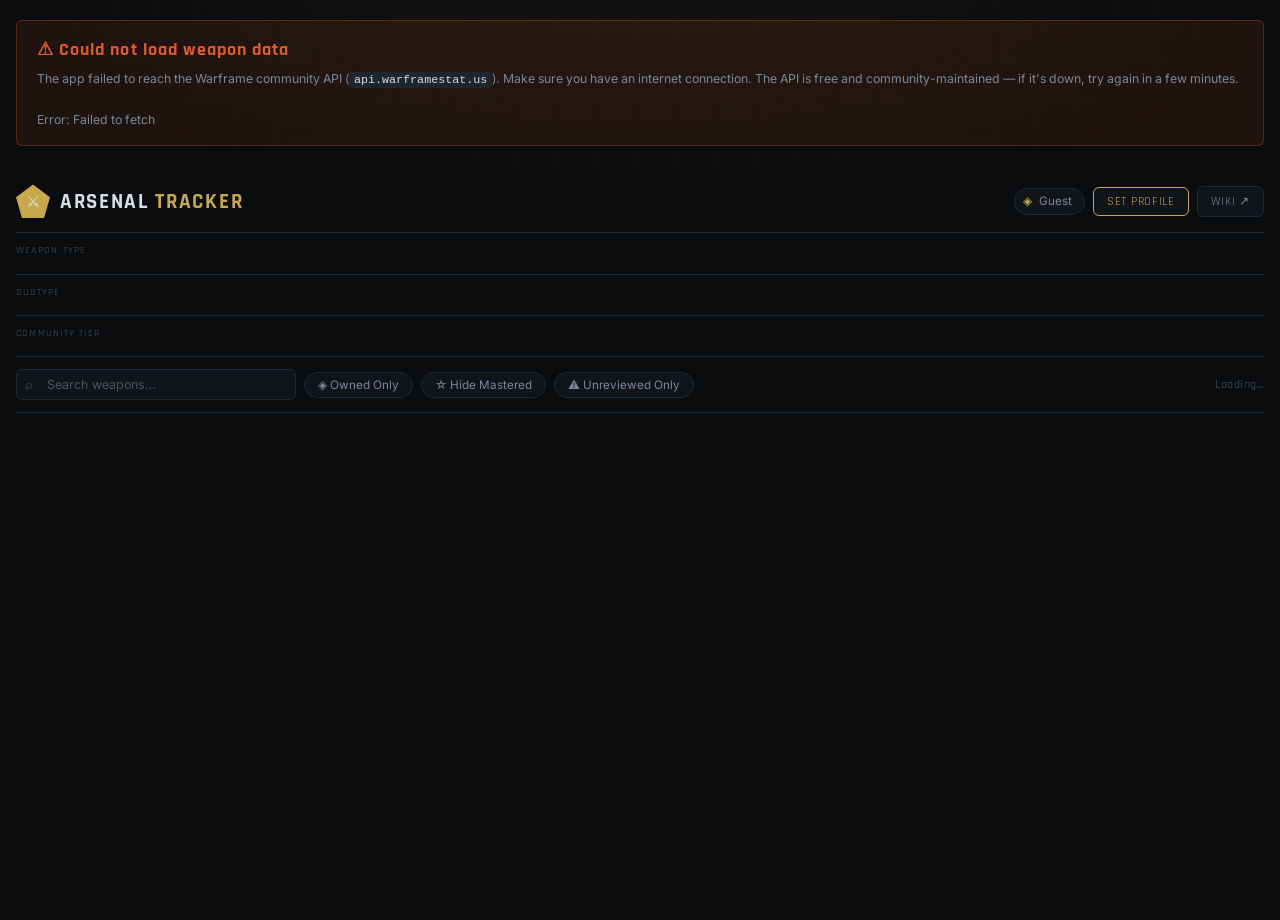
==== commit 7d568bbc: "Add files via upload" ====
--- a/warframe-arsenal.html
+++ b/warframe-arsenal.html
@@ -7,11 +7,13 @@
 <link rel="preconnect" href="https://fonts.googleapis.com">
 <link href="https://fonts.googleapis.com/css2?family=Rajdhani:wght@400;500;600;700&family=Inter:wght@300;400;500&display=swap" rel="stylesheet">
 <style>
+/* ── VARIABLES ─────────────────────────────────────────── */
 :root{
-  --bg:#0a0c0e;--surface:#111418;--card:#151a1f;--card-h:#1c2330;--elevated:#1e252f;
+  --bg:#0a0c0e;--surface:#111418;--card:#151a1f;--elevated:#1e252f;
   --border:#1f2a35;--border-b:#2a3a4a;
   --gold:#c8a84b;--gold-dim:#7a6330;--gold-glow:rgba(200,168,75,.18);
-  --red:#e05a2b;--blue:#4a9eca;--grey:#4a5560;
+  --red:#e05a2b;--blue:#4a9eca;--grey:#4a5560;--purple:#9b6ef3;
+  --warn:#d4860a;--warn-bg:rgba(212,134,10,.12);--warn-border:rgba(212,134,10,.3);
   --t1:#d8dde3;--t2:#7a8898;--t3:#4a5560;
   --r:6px;--cr:8px;--tr:.18s ease;
   --fd:'Rajdhani',sans-serif;--fb:'Inter',sans-serif;
@@ -25,9 +27,24 @@
   repeating-linear-gradient(90deg,transparent,transparent 39px,rgba(255,255,255,.015) 40px);
   pointer-events:none;z-index:0}
 
+/* ── LAYOUT ────────────────────────────────────────────── */
 .wrap{position:relative;z-index:1;max-width:1400px;margin:0 auto;padding:0 16px}
 
-/* HEADER */
+/* ── UPDATE BANNER ─────────────────────────────────────── */
+#update-banner{
+  display:none;background:var(--warn-bg);border:1px solid var(--warn-border);
+  border-radius:var(--r);padding:10px 14px;margin:12px 0 0;
+  display:flex;align-items:flex-start;gap:10px;flex-wrap:wrap;
+}
+#update-banner.hidden{display:none}
+.banner-icon{font-size:1.1rem;flex-shrink:0;margin-top:1px}
+.banner-text{flex:1;min-width:200px}
+.banner-text strong{font-family:var(--fd);letter-spacing:.04em;color:var(--warn);font-size:.9rem}
+.banner-text p{font-size:.78rem;color:var(--t2);margin-top:2px;line-height:1.5}
+.banner-close{background:none;border:none;color:var(--t3);cursor:pointer;font-size:1rem;padding:0 4px;align-self:flex-start;flex-shrink:0}
+.banner-close:hover{color:var(--t1)}
+
+/* ── HEADER ────────────────────────────────────────────── */
 .hdr{padding:18px 0 14px;border-bottom:1px solid var(--border);display:flex;align-items:center;justify-content:space-between;gap:12px;flex-wrap:wrap}
 .hdr-l{display:flex;align-items:center;gap:12px}
 .logo{display:flex;align-items:center;gap:10px}
@@ -39,7 +56,7 @@
 .user-pill .ui{color:var(--gold)}
 #uname{color:var(--t2);font-size:.78rem}
 
-/* FILTER SECTIONS */
+/* ── FILTER SECTIONS ───────────────────────────────────── */
 .fs{padding:10px 0 0}
 .fs-lbl{font-family:var(--fd);font-size:.68rem;letter-spacing:.12em;text-transform:uppercase;color:var(--t3);margin-bottom:5px}
 .fg{display:flex;flex-wrap:wrap;gap:5px;padding-bottom:10px;border-bottom:1px solid var(--border)}
@@ -50,7 +67,7 @@
 .tb.tg.on{border-color:var(--blue);color:var(--blue);background:rgba(74,158,202,.1)}
 .tb.tf.on{border-color:var(--grey);color:var(--t2);background:rgba(74,85,96,.15)}
 
-/* CONTROLS */
+/* ── CONTROLS ──────────────────────────────────────────── */
 .ctrl{padding:12px 0;display:flex;align-items:center;gap:8px;flex-wrap:wrap;border-bottom:1px solid var(--border)}
 .sw{position:relative;flex:1;min-width:180px;max-width:280px}
 .si{position:absolute;left:9px;top:50%;transform:translateY(-50%);color:var(--t3);font-size:.85rem;pointer-events:none}
@@ -62,11 +79,11 @@
 .qb.on{background:var(--gold-glow);border-color:var(--gold);color:var(--gold)}
 #rcount{margin-left:auto;font-size:.78rem;color:var(--t3);font-family:var(--fd);letter-spacing:.04em}
 
-/* GRID */
+/* ── GRID ───────────────────────────────────────────────── */
 .grid{display:grid;grid-template-columns:repeat(auto-fill,minmax(290px,1fr));gap:13px;padding:14px 0 40px}
 
-/* CARD */
-.card{background:var(--card);border:1px solid var(--border);border-radius:var(--cr);overflow:hidden;display:flex;flex-direction:column;transition:border-color var(--tr),box-shadow var(--tr),transform var(--tr);position:relative}
+/* ── CARD ───────────────────────────────────────────────── */
+.card{background:var(--card);border:1px solid var(--border);border-radius:var(--cr);overflow:hidden;display:flex;flex-direction:column;transition:border-color var(--tr),box-shadow var(--tr),transform var(--tr)}
 .card:hover{border-color:var(--border-b);box-shadow:0 4px 20px rgba(0,0,0,.4);transform:translateY(-1px)}
 .card.mastered{border-color:var(--gold);box-shadow:0 0 0 1px var(--gold),0 2px 10px rgba(200,168,75,.15)}
 .card.owned:not(.mastered){border-color:var(--blue)}
@@ -74,6 +91,8 @@
 .stripe.te{background:linear-gradient(90deg,var(--red),rgba(224,90,43,.3))}
 .stripe.tg{background:linear-gradient(90deg,var(--blue),rgba(74,158,202,.3))}
 .stripe.tf{background:var(--grey)}
+.stripe.tu{background:linear-gradient(90deg,var(--t3),transparent)}
+
 .ch{display:flex;align-items:flex-start;gap:11px;padding:11px 13px 9px}
 .img-w{width:68px;height:68px;flex-shrink:0;background:var(--surface);border-radius:5px;border:1px solid var(--border);overflow:hidden;display:flex;align-items:center;justify-content:center}
 .wimg{width:100%;height:100%;object-fit:contain;padding:4px;filter:drop-shadow(0 2px 4px rgba(0,0,0,.6))}
@@ -85,11 +104,23 @@
 .st{background:rgba(74,158,202,.1);color:var(--blue);border:1px solid rgba(74,158,202,.2)}
 .mr{background:rgba(200,168,75,.1);color:var(--gold);border:1px solid rgba(200,168,75,.2)}
 .tlbl{font-family:var(--fd);font-size:.7rem;font-weight:600;letter-spacing:.06em;text-transform:uppercase;margin-top:5px}
-.tlbl.te{color:var(--red)}.tlbl.tg{color:var(--blue)}.tlbl.tf{color:var(--grey)}
+.tlbl.te{color:var(--red)}.tlbl.tg{color:var(--blue)}.tlbl.tf{color:var(--grey)}.tlbl.tu{color:var(--t3)}
+
 .cb{padding:0 13px 9px;flex:1;display:flex;flex-direction:column;gap:7px}
+
+/* Unreviewed badge */
+.badge-unreviewed{
+  display:inline-flex;align-items:center;gap:5px;
+  font-size:.68rem;font-family:var(--fd);letter-spacing:.05em;text-transform:uppercase;
+  border-radius:4px;padding:2px 7px;width:fit-content;
+  background:rgba(155,110,243,.1);color:var(--purple);border:1px solid rgba(155,110,243,.25);
+  cursor:help;
+}
+
 .badge{display:inline-flex;align-items:center;gap:4px;font-size:.7rem;border-radius:4px;padding:2px 7px;width:fit-content}
 .bq{background:rgba(180,100,255,.1);color:#b464ff;border:1px solid rgba(180,100,255,.22)}
 .ba{background:var(--elevated);color:var(--t2);border:1px solid var(--border)}
+
 .dr{display:flex;align-items:center;gap:7px;margin-top:1px}
 .dl{font-size:.7rem;color:var(--t3);font-family:var(--fd);letter-spacing:.06em;text-transform:uppercase;min-width:38px}
 .dots{display:flex;gap:3px}
@@ -97,14 +128,17 @@
 .dot.f{background:var(--gold);border-color:var(--gold)}
 .ad{font-size:.76rem;color:var(--t2);line-height:1.5}
 .tn{font-size:.76rem;color:var(--t2);border-left:2px solid var(--border-b);padding-left:7px;line-height:1.5;font-style:italic}
+.tn.unreviewed-note{color:var(--t3);font-style:italic}
 .mastered .tn{border-color:var(--gold)}
+
 .cs{margin-top:3px}
 .ct{font-size:.71rem;font-family:var(--fd);letter-spacing:.06em;text-transform:uppercase;color:var(--t3);cursor:pointer;user-select:none;transition:color var(--tr)}
 .ct:hover{color:var(--t2)}
 .cl{margin-top:5px;display:flex;flex-direction:column;gap:4px}
-.cr{display:flex;flex-wrap:wrap;align-items:baseline;gap:5px;font-size:.72rem;background:var(--surface);border:1px solid var(--border);border-radius:4px;padding:4px 7px}
+.cr2{display:flex;flex-wrap:wrap;align-items:baseline;gap:5px;font-size:.72rem;background:var(--surface);border:1px solid var(--border);border-radius:4px;padding:4px 7px}
 .cn{color:var(--t1);font-weight:500}.cq{color:var(--gold);font-family:var(--fd);font-size:.78rem}
 .csrc{color:var(--t3);font-size:.68rem;width:100%;margin-top:1px}
+
 .cf{padding:7px 13px 11px;border-top:1px solid var(--border);display:flex;align-items:center;gap:7px;justify-content:space-between}
 .tr-row{display:flex;gap:5px}
 .tbtn{display:flex;align-items:center;gap:4px;background:var(--surface);border:1px solid var(--border);border-radius:4px;padding:4px 9px;color:var(--t3);font-size:.73rem;font-family:var(--fb);cursor:pointer;transition:all var(--tr)}
@@ -113,20 +147,29 @@
 .tbtn.mb.on{background:var(--gold-glow);border-color:var(--gold);color:var(--gold)}
 .wl{font-size:.71rem;color:var(--t3);text-decoration:none;font-family:var(--fd);letter-spacing:.06em;text-transform:uppercase;transition:color var(--tr)}
 .wl:hover{color:var(--gold)}
+
+/* ── LOADER ─────────────────────────────────────────────── */
+#ldr{position:fixed;inset:0;background:var(--bg);display:flex;align-items:center;justify-content:center;z-index:1000}
+.linner{display:flex;flex-direction:column;align-items:center;gap:14px}
+.llogo{width:44px;height:44px;background:var(--gold);clip-path:polygon(50% 0%,100% 38%,82% 100%,18% 100%,0% 38%);animation:pulse 1.2s ease-in-out infinite alternate}
+@keyframes pulse{from{opacity:.4;transform:scale(.9)}to{opacity:1;transform:scale(1.05)}}
+.ltxt{font-family:var(--fd);font-size:.8rem;letter-spacing:.2em;text-transform:uppercase;color:var(--t3)}
+.lsub{font-size:.72rem;color:var(--t3);margin-top:-6px}
+
+/* ── ERROR STATE ─────────────────────────────────────────── */
+#api-error{display:none;margin:20px 0;background:rgba(224,90,43,.1);border:1px solid rgba(224,90,43,.3);border-radius:var(--r);padding:16px 20px}
+#api-error h3{font-family:var(--fd);color:var(--red);margin-bottom:6px;letter-spacing:.06em}
+#api-error p{font-size:.82rem;color:var(--t2);line-height:1.6}
+#api-error code{background:var(--elevated);padding:1px 5px;border-radius:3px;font-size:.78rem;color:var(--t1)}
+
+/* ── EMPTY ──────────────────────────────────────────────── */
 .empty{grid-column:1/-1;display:flex;flex-direction:column;align-items:center;gap:14px;padding:70px 20px;color:var(--t3)}
 .empty-ico{font-size:2.5rem;opacity:.25}
 .empty p{font-size:.88rem}
 .empty button{background:var(--surface);border:1px solid var(--border);border-radius:var(--r);padding:7px 18px;color:var(--t2);cursor:pointer;font-family:var(--fb);transition:all var(--tr)}
 .empty button:hover{border-color:var(--gold-dim);color:var(--t1)}
 
-/* LOADER */
-#ldr{position:fixed;inset:0;background:var(--bg);display:flex;align-items:center;justify-content:center;z-index:1000}
-.linner{display:flex;flex-direction:column;align-items:center;gap:14px}
-.llogo{width:44px;height:44px;background:var(--gold);clip-path:polygon(50% 0%,100% 38%,82% 100%,18% 100%,0% 38%);animation:pulse 1.2s ease-in-out infinite alternate}
-@keyframes pulse{from{opacity:.4;transform:scale(.9)}to{opacity:1;transform:scale(1.05)}}
-.ltxt{font-family:var(--fd);font-size:.8rem;letter-spacing:.2em;text-transform:uppercase;color:var(--t3)}
-
-/* MODAL */
+/* ── MODAL ──────────────────────────────────────────────── */
 .mo{display:none;position:fixed;inset:0;background:rgba(0,0,0,.7);backdrop-filter:blur(4px);z-index:500;align-items:center;justify-content:center;padding:20px}
 .md{background:var(--card);border:1px solid var(--border-b);border-radius:10px;padding:26px 22px;width:100%;max-width:360px;box-shadow:0 20px 60px rgba(0,0,0,.6)}
 .md h2{font-family:var(--fd);font-size:1.15rem;letter-spacing:.08em;text-transform:uppercase;margin-bottom:5px}
@@ -140,22 +183,22 @@
 .bs{background:transparent;border-color:var(--border);color:var(--t2)}
 .bs:hover{border-color:var(--border-b);color:var(--t1)}
 
-/* TOAST */
+/* ── TOAST ──────────────────────────────────────────────── */
 #toast{position:fixed;bottom:22px;left:50%;transform:translateX(-50%) translateY(16px);background:var(--elevated);border:1px solid var(--border-b);border-radius:18px;padding:7px 18px;font-size:.8rem;color:var(--t1);z-index:999;opacity:0;transition:opacity .25s,transform .25s;pointer-events:none}
 #toast.show{opacity:1;transform:translateX(-50%) translateY(0)}
 
-/* BTNS */
+/* ── BUTTONS ─────────────────────────────────────────────── */
 .btn{display:inline-flex;align-items:center;gap:5px;background:var(--surface);border:1px solid var(--border);border-radius:var(--r);padding:6px 13px;color:var(--t2);font-size:.78rem;font-family:var(--fd);letter-spacing:.06em;text-transform:uppercase;cursor:pointer;text-decoration:none;transition:all var(--tr);white-space:nowrap}
 .btn:hover{border-color:var(--gold-dim);color:var(--t1)}
 .btn-g{border-color:var(--gold);color:var(--gold)}
 .btn-g:hover{background:var(--gold-glow)}
 
-/* SCROLLBAR */
+/* ── SCROLLBAR ──────────────────────────────────────────── */
 ::-webkit-scrollbar{width:5px}::-webkit-scrollbar-track{background:var(--bg)}
 ::-webkit-scrollbar-thumb{background:var(--border-b);border-radius:3px}
 ::-webkit-scrollbar-thumb:hover{background:var(--gold-dim)}
 
-/* RESPONSIVE */
+/* ── RESPONSIVE ─────────────────────────────────────────── */
 @media(max-width:640px){
   .grid{grid-template-columns:1fr}
   .hdr{flex-direction:column;align-items:flex-start}
@@ -163,18 +206,27 @@
   .sw{max-width:100%}
   #rcount{margin-left:0}
   .logo h1{font-size:1.15rem}
+  #update-banner{margin-top:8px}
 }
 @media(min-width:641px) and (max-width:900px){.grid{grid-template-columns:repeat(2,1fr)}}
 </style>
 </head>
 <body>
 
-<div id="ldr"><div class="linner"><div class="llogo"></div><div class="ltxt">Loading Arsenal…</div></div></div>
-
+<!-- Loader -->
+<div id="ldr">
+  <div class="linner">
+    <div class="llogo"></div>
+    <div class="ltxt">Loading Arsenal…</div>
+    <div class="lsub" id="lsub">Connecting to Warframe API</div>
+  </div>
+</div>
+
+<!-- Username Modal -->
 <div id="umodal" class="mo">
   <div class="md">
     <h2>Set Your Profile</h2>
-    <p>Choose a name to save your mastery and ownership data locally on this device/browser.</p>
+    <p>Choose a name to save your mastery and ownership data locally on this device and browser.</p>
     <input type="text" id="uinput" placeholder="e.g. Tenno_Prime" maxlength="40" autocomplete="off"/>
     <div class="mbtns">
       <button id="ucancl" class="bs">Cancel</button>
@@ -186,6 +238,24 @@
 <div id="toast"></div>
 
 <div class="wrap">
+
+  <!-- Update Banner -->
+  <div id="update-banner" class="hidden">
+    <span class="banner-icon">⚠</span>
+    <div class="banner-text">
+      <strong>Curated data update recommended</strong>
+      <p id="banner-msg">Many weapons are missing power-level evaluations. Tier ratings, difficulty scores and keep/sell recommendations require human judgement from experienced players — they cannot be derived from stats alone. To update: open Claude Code, point it at this repo, and follow the instructions in <code>README.md → Updating Curated Data</code>.</p>
+    </div>
+    <button class="banner-close" onclick="document.getElementById('update-banner').classList.add('hidden')" title="Dismiss">✕</button>
+  </div>
+
+  <!-- API Error -->
+  <div id="api-error">
+    <h3>⚠ Could not load weapon data</h3>
+    <p>The app failed to reach the Warframe community API (<code>api.warframestat.us</code>). Make sure you have an internet connection. The API is free and community-maintained — if it's down, try again in a few minutes.<br><br>
+    Error: <span id="api-error-msg"></span></p>
+  </div>
+
   <header class="hdr">
     <div class="hdr-l">
       <div class="logo">
@@ -206,122 +276,456 @@
 
   <div class="ctrl">
     <div class="sw"><span class="si">⌕</span><input type="text" id="srch" placeholder="Search weapons…" autocomplete="off"/></div>
-    <button id="qowned" class="qb">◈ Show Owned Only</button>
+    <button id="qowned" class="qb">◈ Owned Only</button>
     <button id="qunmast" class="qb">☆ Hide Mastered</button>
-    <span id="rcount" class="rcount">— weapons</span>
+    <button id="qunreviewed" class="qb">⚠ Unreviewed Only</button>
+    <span id="rcount" class="rcount">Loading…</span>
   </div>
 
   <div id="grid" class="grid"></div>
 </div>
 
 <script>
-// ── WEAPON DATA (embedded) ─────────────────────────────────
-const WEAPONS = [{"id":"lato","name":"Lato","type":"Secondary","subtype":"Pistol","imageName":"lato-3d02e7def4.png","masteryReq":0,"acquisition":"market_credits","acquisitionDifficulty":1,"acquisitionDetail":"Buy for 25,000 Credits from the Market","questReward":null,"tier":"fodder","tierNote":"Starter weapon, pure mastery fodder","components":[],"wikiUrl":"https://wiki.warframe.com/w/Lato"},{"id":"braton","name":"Braton","type":"Primary","subtype":"Rifle","imageName":"braton-aecb72baf4.png","masteryReq":0,"acquisition":"market_credits","acquisitionDifficulty":1,"acquisitionDetail":"Buy for 25,000 Credits from the Market","questReward":null,"tier":"fodder","tierNote":"Starter rifle, mastery fodder","components":[],"wikiUrl":"https://wiki.warframe.com/w/Braton"},{"id":"mk1-braton","name":"MK1-Braton","type":"Primary","subtype":"Rifle","imageName":"mk1-braton-c9ef2d6c98.png","masteryReq":0,"acquisition":"market_credits","acquisitionDifficulty":1,"acquisitionDetail":"Buy for 25,000 Credits from the Market or starting weapon","questReward":null,"tier":"fodder","tierNote":"Pure mastery fodder, replace ASAP","components":[],"wikiUrl":"https://wiki.warframe.com/w/MK1-Braton"},{"id":"boltor","name":"Boltor","type":"Primary","subtype":"Rifle","imageName":"boltor-2d24c9a8b4.png","masteryReq":2,"acquisition":"blueprint","acquisitionDifficulty":2,"acquisitionDetail":"Blueprint from Market (25,000 Credits). Easy to craft.","questReward":null,"tier":"good","tierNote":"Strong with Incarnon Genesis adapter — one of the best primary Incarnons","components":[{"name":"Alloy Plate","qty":500,"source":"Venus, Ceres, Phobos, Europa, Pluto, Sedna"},{"name":"Nano Spores","qty":1000,"source":"Saturn, Eris, Neptune, Orokin Derelict"},{"name":"Polymer Bundle","qty":750,"source":"Mercury, Venus, Uranus"},{"name":"Salvage","qty":300,"source":"Mars, Jupiter, Sedna"}],"wikiUrl":"https://wiki.warframe.com/w/Boltor"},{"id":"paris","name":"Paris","type":"Primary","subtype":"Bow","imageName":"paris-aa4a17cd96.png","masteryReq":0,"acquisition":"blueprint","acquisitionDifficulty":2,"acquisitionDetail":"Blueprint from Market (25,000 Credits).","questReward":null,"tier":"good","tierNote":"Excellent with Incarnon Genesis — one of the top status bows. Highest status chance of all bows in Incarnon form.","components":[{"name":"Polymer Bundle","qty":150,"source":"Mercury, Venus, Uranus"},{"name":"Ferrite","qty":300,"source":"Mercury, Earth, Neptune, Void"},{"name":"Circuits","qty":100,"source":"Venus, Ceres"}],"wikiUrl":"https://wiki.warframe.com/w/Paris"},{"id":"latron","name":"Latron","type":"Primary","subtype":"Rifle","imageName":"latron-87b2a94d73.png","masteryReq":6,"acquisition":"blueprint","acquisitionDifficulty":2,"acquisitionDetail":"Blueprint from Market (35,000 Credits).","questReward":null,"tier":"endgame","tierNote":"SS-tier Incarnon — best primary Incarnon for raw stopping power. Can be built as crit or armor-strip machine.","components":[{"name":"Alloy Plate","qty":500,"source":"Venus, Ceres, Phobos, Europa, Pluto, Sedna"},{"name":"Circuits","qty":150,"source":"Venus, Ceres"},{"name":"Polymer Bundle","qty":400,"source":"Mercury, Venus, Uranus"},{"name":"Neural Sensors","qty":1,"source":"Jupiter, Kuva Fortress"}],"wikiUrl":"https://wiki.warframe.com/w/Latron"},{"id":"torid","name":"Torid","type":"Primary","subtype":"Launcher","imageName":"torid-e17ace60e9.png","masteryReq":6,"acquisition":"blueprint","acquisitionDifficulty":2,"acquisitionDetail":"Blueprint from Market (25,000 Credits).","questReward":null,"tier":"endgame","tierNote":"SS-tier Incarnon — most popular Incarnon weapon, excellent crowd clearing with AoE Toxin.","components":[{"name":"Rubedo","qty":800,"source":"Phobos, Earth, Europa, Pluto, Sedna, Void"},{"name":"Nano Spores","qty":1000,"source":"Saturn, Eris, Neptune, Orokin Derelict"},{"name":"Salvage","qty":500,"source":"Mars, Jupiter, Sedna"},{"name":"Morphics","qty":2,"source":"Mercury, Mars, Europa, Pluto"}],"wikiUrl":"https://wiki.warframe.com/w/Torid"},{"id":"miter","name":"Miter","type":"Primary","subtype":"Launcher","imageName":"miter-c3bca0ddc5.png","masteryReq":6,"acquisition":"blueprint","acquisitionDifficulty":2,"acquisitionDetail":"Blueprint from Market (25,000 Credits).","questReward":null,"tier":"endgame","tierNote":"S-tier Incarnon — direct competitor to Latron for best primary Incarnon. Slightly held back by inconsistent homing.","components":[{"name":"Alloy Plate","qty":500,"source":"Venus, Ceres, Phobos, Europa, Pluto, Sedna"},{"name":"Circuits","qty":200,"source":"Venus, Ceres"},{"name":"Ferrite","qty":600,"source":"Mercury, Earth, Neptune, Void"},{"name":"Morphics","qty":1,"source":"Mercury, Mars, Europa, Pluto"}],"wikiUrl":"https://wiki.warframe.com/w/Miter"},{"id":"soma","name":"Soma","type":"Primary","subtype":"Rifle","imageName":"soma-ed45b1a8e5.png","masteryReq":6,"acquisition":"blueprint","acquisitionDifficulty":2,"acquisitionDetail":"Blueprint from Market (25,000 Credits).","questReward":null,"tier":"good","tierNote":"Classic high-crit rifle. Still solid, especially with Soma Prime.","components":[{"name":"Rubedo","qty":1000,"source":"Phobos, Earth, Europa, Pluto, Sedna, Void"},{"name":"Polymer Bundle","qty":600,"source":"Mercury, Venus, Uranus"},{"name":"Circuits","qty":350,"source":"Venus, Ceres"},{"name":"Neural Sensors","qty":1,"source":"Jupiter, Kuva Fortress"}],"wikiUrl":"https://wiki.warframe.com/w/Soma"},{"id":"tonkor","name":"Tonkor","type":"Primary","subtype":"Launcher","imageName":"tonkor-bd38caf5e7.png","masteryReq":5,"acquisition":"blueprint","acquisitionDifficulty":2,"acquisitionDetail":"Blueprint from Market (35,000 Credits).","questReward":null,"tier":"good","tierNote":"Strong grenade launcher, good for crowd control.","components":[{"name":"Alloy Plate","qty":1200,"source":"Venus, Ceres, Phobos, Europa, Pluto, Sedna"},{"name":"Circuits","qty":300,"source":"Venus, Ceres"},{"name":"Salvage","qty":900,"source":"Mars, Jupiter, Sedna"},{"name":"Neural Sensors","qty":3,"source":"Jupiter, Kuva Fortress"}],"wikiUrl":"https://wiki.warframe.com/w/Tonkor"},{"id":"nataruk","name":"Nataruk","type":"Primary","subtype":"Bow","imageName":"nataruk-7ec5f18bdf.png","masteryReq":0,"acquisition":"quest","acquisitionDifficulty":4,"acquisitionDetail":"Reward from The New War quest. Cannot be traded.","questReward":"The New War","tier":"endgame","tierNote":"One of the best weapons for Steel Path and Arbitrations. Exceptional for high-tier missions.","components":[],"wikiUrl":"https://wiki.warframe.com/w/Nataruk"},{"id":"kuva-bramma","name":"Kuva Bramma","type":"Primary","subtype":"Bow","imageName":"kuva-bramma-8842c80bde.png","masteryReq":5,"acquisition":"lich","acquisitionDifficulty":4,"acquisitionDetail":"Drop from Kuva Liches. Element and bonus % are random. Requires Kuva Lich system unlock.","questReward":null,"tier":"endgame","tierNote":"Massive AoE bow. One of the most powerful primaries in the game for clearing rooms.","components":[],"wikiUrl":"https://wiki.warframe.com/w/Kuva_Bramma"},{"id":"kuva-zarr","name":"Kuva Zarr","type":"Primary","subtype":"Launcher","imageName":"kuva-zarr-f4c1e65e82.png","masteryReq":5,"acquisition":"lich","acquisitionDifficulty":4,"acquisitionDetail":"Drop from Kuva Liches. Element and bonus % are random.","questReward":null,"tier":"endgame","tierNote":"Incredible AoE launcher. Top-tier for Steel Path farming.","components":[],"wikiUrl":"https://wiki.warframe.com/w/Kuva_Zarr"},{"id":"tenet-arca-plasmor","name":"Tenet Arca Plasmor","type":"Primary","subtype":"Shotgun","imageName":"tenet-arca-plasmor-7c0ec9b0ca.png","masteryReq":12,"acquisition":"sister","acquisitionDifficulty":4,"acquisitionDetail":"Drop from Sisters of Parvos. Element and bonus % are random.","questReward":null,"tier":"endgame","tierNote":"Exceptional shotgun with huge AoE beams. Excellent for corridor content and Steel Path.","components":[],"wikiUrl":"https://wiki.warframe.com/w/Tenet_Arca_Plasmor"},{"id":"lex","name":"Lex","type":"Secondary","subtype":"Pistol","imageName":"lex-2a56b3c5ed.png","masteryReq":4,"acquisition":"blueprint","acquisitionDifficulty":2,"acquisitionDetail":"Blueprint from Market (25,000 Credits).","questReward":null,"tier":"endgame","tierNote":"S-tier Incarnon — highest single-shot burst damage of all Incarnon secondaries. Guarantees Slash DoT with Hemorrhage.","components":[{"name":"Ferrite","qty":300,"source":"Mercury, Earth, Neptune, Void"},{"name":"Circuits","qty":100,"source":"Venus, Ceres"},{"name":"Morphics","qty":1,"source":"Mercury, Mars, Europa, Pluto"},{"name":"Alloy Plate","qty":150,"source":"Venus, Ceres, Phobos, Europa, Pluto, Sedna"}],"wikiUrl":"https://wiki.warframe.com/w/Lex"},{"id":"bronco","name":"Bronco","type":"Secondary","subtype":"Shotgun Pistol","imageName":"bronco-0df3a6de29.png","masteryReq":5,"acquisition":"blueprint","acquisitionDifficulty":2,"acquisitionDetail":"Blueprint from Market (15,000 Credits).","questReward":null,"tier":"endgame","tierNote":"Strong Incarnon secondary — synergizes extremely well with Secondary Enervate Arcane.","components":[{"name":"Alloy Plate","qty":200,"source":"Venus, Ceres, Phobos, Europa, Pluto, Sedna"},{"name":"Polymer Bundle","qty":150,"source":"Mercury, Venus, Uranus"},{"name":"Ferrite","qty":200,"source":"Mercury, Earth, Neptune, Void"}],"wikiUrl":"https://wiki.warframe.com/w/Bronco"},{"id":"dual-toxocyst","name":"Dual Toxocyst","type":"Secondary","subtype":"Dual Pistols","imageName":"dual-toxocyst-c86ccaf2b9.png","masteryReq":10,"acquisition":"blueprint_farm","acquisitionDifficulty":3,"acquisitionDetail":"Blueprint from Market (35,000 Credits). Requires Infested Salvage grind for parts.","questReward":null,"tier":"endgame","tierNote":"SS-tier Incarnon — built-in Viral on chaining projectiles. One of the most satisfying high-KPM weapons.","components":[{"name":"Nano Spores","qty":1200,"source":"Saturn, Eris, Neptune, Orokin Derelict"},{"name":"Plastids","qty":350,"source":"Saturn, Uranus, Phobos, Pluto, Eris"},{"name":"Circuits","qty":250,"source":"Venus, Ceres"},{"name":"Morphics","qty":2,"source":"Mercury, Mars, Europa, Pluto"}],"wikiUrl":"https://wiki.warframe.com/w/Dual_Toxocyst"},{"id":"laetum","name":"Laetum","type":"Secondary","subtype":"Pistol","imageName":"laetum-2f5a0be1e7.png","masteryReq":14,"acquisition":"syndicate","acquisitionDifficulty":3,"acquisitionDetail":"Obtained through the Holdfasts syndicate in the Zariman. Requires completion of Angels of the Zariman quest.","questReward":null,"tier":"endgame","tierNote":"S-tier Incarnon — the original meta-setting Incarnon secondary. Exceptional all-rounder.","components":[],"wikiUrl":"https://wiki.warframe.com/w/Laetum"},{"id":"secondary-kitgun","name":"Catchmoon (Kitgun)","type":"Secondary","subtype":"Kitgun","imageName":"catchmoon-fab78acb7e.png","masteryReq":0,"acquisition":"crafted","acquisitionDifficulty":3,"acquisitionDetail":"Crafted from Kitgun parts purchased from Rude Zuud in Fortuna. Requires standing with Solaris United.","questReward":null,"tier":"good","tierNote":"Strong kitgun chamber. The Pax Seeker grip combo is popular for general use.","components":[{"name":"Kitgun Chamber: Catchmoon","qty":1,"source":"Rude Zuud, Fortuna (Solaris United: Neutral)"},{"name":"Kitgun Grip","qty":1,"source":"Rude Zuud, Fortuna"},{"name":"Kitgun Loader","qty":1,"source":"Rude Zuud, Fortuna"}],"wikiUrl":"https://wiki.warframe.com/w/Catchmoon"},{"id":"kuva-nukor","name":"Kuva Nukor","type":"Secondary","subtype":"Beam","imageName":"kuva-nukor-5d3e6f12b4.png","masteryReq":5,"acquisition":"lich","acquisitionDifficulty":4,"acquisitionDetail":"Drop from Kuva Liches. Element and bonus % are random. Insanely good with multishot.","questReward":null,"tier":"endgame","tierNote":"Possibly the strongest secondary in the game. Chains between enemies, applies status rapidly. Pairs insanely well with Epitaph as a primer.","components":[],"wikiUrl":"https://wiki.warframe.com/w/Kuva_Nukor"},{"id":"epitaph","name":"Epitaph","type":"Secondary","subtype":"Pistol","imageName":"epitaph-d8a1c34e6e.png","masteryReq":10,"acquisition":"quest","acquisitionDifficulty":4,"acquisitionDetail":"Blueprint from The New War quest completion reward.","questReward":"The New War","tier":"endgame","tierNote":"Best-in-class status primer. Pairs with any high-damage weapon to shred everything in Steel Path.","components":[],"wikiUrl":"https://wiki.warframe.com/w/Epitaph"},{"id":"mk1-bo","name":"MK1-Bo","type":"Melee","subtype":"Staff","imageName":"mk1-bo-ebb4781acc.png","masteryReq":0,"acquisition":"market_credits","acquisitionDifficulty":1,"acquisitionDetail":"Buy for 25,000 Credits from the Market or starting weapon.","questReward":null,"tier":"fodder","tierNote":"Pure mastery fodder. Replace immediately.","components":[],"wikiUrl":"https://wiki.warframe.com/w/MK1-Bo"},{"id":"skana","name":"Skana","type":"Melee","subtype":"Sword","imageName":"skana-ebc4fd2a12.png","masteryReq":0,"acquisition":"market_credits","acquisitionDifficulty":1,"acquisitionDetail":"Buy for 25,000 Credits from the Market or starting weapon.","questReward":null,"tier":"fodder","tierNote":"Starter sword. Mastery fodder, but can be Incarnon-upgraded.","components":[],"wikiUrl":"https://wiki.warframe.com/w/Skana"},{"id":"nami-solo","name":"Nami Solo","type":"Melee","subtype":"Machete","imageName":"nami-solo-8a1e3fb95c.png","masteryReq":7,"acquisition":"blueprint","acquisitionDifficulty":2,"acquisitionDetail":"Blueprint from Market (15,000 Credits).","questReward":null,"tier":"endgame","tierNote":"Best dagger/machete Incarnon. Full 1.0 Follow-Through lets it shred clumped enemies. Best melee-only Incarnon build.","components":[{"name":"Alloy Plate","qty":500,"source":"Venus, Ceres, Phobos, Europa, Pluto, Sedna"},{"name":"Ferrite","qty":400,"source":"Mercury, Earth, Neptune, Void"},{"name":"Circuits","qty":150,"source":"Venus, Ceres"}],"wikiUrl":"https://wiki.warframe.com/w/Nami_Solo"},{"id":"innodem","name":"Innodem","type":"Melee","subtype":"Dagger","imageName":"innodem-c2e6a4f8d1.png","masteryReq":14,"acquisition":"syndicate","acquisitionDifficulty":3,"acquisitionDetail":"Obtained through the Holdfasts syndicate in the Zariman. Requires Angels of the Zariman quest.","questReward":null,"tier":"endgame","tierNote":"Best dagger Incarnon. Exceptional KPM weapon if you master aim-glide attacks.","components":[],"wikiUrl":"https://wiki.warframe.com/w/Innodem"},{"id":"glaive","name":"Glaive","type":"Melee","subtype":"Thrown","imageName":"glaive-d4f71a3b87.png","masteryReq":5,"acquisition":"blueprint","acquisitionDifficulty":2,"acquisitionDetail":"Blueprint from Market (100,000 Credits).","questReward":null,"tier":"good","tierNote":"Unique thrown melee. Fun utility weapon, good with Incarnon.","components":[{"name":"Alloy Plate","qty":400,"source":"Venus, Ceres, Phobos, Europa, Pluto, Sedna"},{"name":"Ferrite","qty":600,"source":"Mercury, Earth, Neptune, Void"},{"name":"Morphics","qty":2,"source":"Mercury, Mars, Europa, Pluto"},{"name":"Circuits","qty":250,"source":"Venus, Ceres"}],"wikiUrl":"https://wiki.warframe.com/w/Glaive"},{"id":"nikana","name":"Nikana","type":"Melee","subtype":"Nikana","imageName":"nikana-a3b87c1e45.png","masteryReq":4,"acquisition":"blueprint","acquisitionDifficulty":3,"acquisitionDetail":"Blueprint from Market (35,000 Credits). Used as a component for Dragon Nikana.","questReward":null,"tier":"good","tierNote":"Used as crafting component for Dragon Nikana. Keep until you have Dragon Nikana.","components":[{"name":"Rubedo","qty":500,"source":"Phobos, Earth, Europa, Pluto, Sedna, Void"},{"name":"Circuits","qty":500,"source":"Venus, Ceres"},{"name":"Alloy Plate","qty":600,"source":"Venus, Ceres, Phobos, Europa, Pluto, Sedna"},{"name":"Orokin Cell","qty":2,"source":"Saturn, Orokin Derelict, Bosses"}],"wikiUrl":"https://wiki.warframe.com/w/Nikana"},{"id":"lesion","name":"Lesion","type":"Melee","subtype":"Polearm","imageName":"lesion-78a3f1c2b5.png","masteryReq":7,"acquisition":"blueprint_farm","acquisitionDifficulty":3,"acquisitionDetail":"Blueprint from Market (35,000 Credits). Build components require Infested mob drops.","questReward":null,"tier":"good","tierNote":"Strong Toxin/Status polearm. Good for applying status in Steel Path.","components":[{"name":"Nano Spores","qty":3000,"source":"Saturn, Eris, Neptune, Orokin Derelict"},{"name":"Plastids","qty":500,"source":"Saturn, Uranus, Phobos, Pluto, Eris"},{"name":"Morphics","qty":4,"source":"Mercury, Mars, Europa, Pluto"},{"name":"Orokin Cell","qty":3,"source":"Saturn, Orokin Derelict, Bosses"}],"wikiUrl":"https://wiki.warframe.com/w/Lesion"},{"id":"hate","name":"Hate","type":"Melee","subtype":"Scythe","imageName":"hate-0f9e1a4b67.png","masteryReq":12,"acquisition":"boss_farm","acquisitionDifficulty":3,"acquisitionDetail":"All parts drop from Stalker as rare drops. Stalker spawns when enemies are killed while you have a death mark.","questReward":null,"tier":"good","tierNote":"Iconic scythe with good critical stats. Incarnon available. Rare drop makes it notable to keep.","components":[{"name":"Hate Blade (rare)","qty":1,"source":"Stalker drop"},{"name":"Hate Handle (rare)","qty":1,"source":"Stalker drop"},{"name":"Hate Neuroptics (rare)","qty":1,"source":"Stalker drop"}],"wikiUrl":"https://wiki.warframe.com/w/Hate"},{"id":"paracesis","name":"Paracesis","type":"Melee","subtype":"Heavy Blade","imageName":"paracesis-3c4e5f6b79.png","masteryReq":0,"acquisition":"quest","acquisitionDifficulty":5,"acquisitionDetail":"Reward from The Sacrifice quest. Cannot be traded. Requires Swords of Umbra content completion.","questReward":"The Sacrifice","tier":"endgame","tierNote":"One of the best heavy blades. Unique extra mod capacity, designed to fight Sentients. Do NOT sell this.","components":[],"wikiUrl":"https://wiki.warframe.com/w/Paracesis"},{"id":"stropha","name":"Stropha","type":"Melee","subtype":"Gunblade","imageName":"stropha-ae2b6d7c48.png","masteryReq":8,"acquisition":"railjack","acquisitionDifficulty":4,"acquisitionDetail":"Blueprint from Clan Dojo (Tenno Research Lab). Parts drop from Grineer Railjack missions.","questReward":null,"tier":"endgame","tierNote":"Top-tier gunblade. Exceptional damage especially with gunblade shots. One of the strongest melee weapons for endgame.","components":[{"name":"Stropha Blade","qty":1,"source":"Grineer Proxima Railjack missions"},{"name":"Stropha Handle","qty":1,"source":"Grineer Proxima Railjack missions"},{"name":"Stropha Receiver","qty":1,"source":"Grineer Proxima Railjack missions"},{"name":"Orokin Cell","qty":5,"source":"Saturn, Orokin Derelict, Bosses"}],"wikiUrl":"https://wiki.warframe.com/w/Stropha"},{"id":"dragon-nikana","name":"Dragon Nikana","type":"Melee","subtype":"Nikana","imageName":"dragon-nikana-b9e2a7c3d1.png","masteryReq":8,"acquisition":"dojo","acquisitionDifficulty":3,"acquisitionDetail":"Blueprint from Tenno Research Lab in Clan Dojo. Requires a built Nikana as a component.","questReward":null,"tier":"good","tierNote":"Great nikana build platform. Solid endgame sword with Incarnon potential.","components":[{"name":"Nikana (built)","qty":1,"source":"Craft from Nikana blueprint"},{"name":"Orokin Cell","qty":4,"source":"Saturn, Orokin Derelict, Bosses"},{"name":"Alloy Plate","qty":5000,"source":"Venus, Ceres, Phobos, Europa, Pluto, Sedna"},{"name":"Circuits","qty":1000,"source":"Venus, Ceres"}],"wikiUrl":"https://wiki.warframe.com/w/Dragon_Nikana"},{"id":"phenmor","name":"Phenmor","type":"Primary","subtype":"Rifle","imageName":"phenmor-a4e2b1c9f7.png","masteryReq":14,"acquisition":"syndicate","acquisitionDifficulty":3,"acquisitionDetail":"Obtained through the Holdfasts syndicate in the Zariman. Requires Angels of the Zariman quest.","questReward":null,"tier":"endgame","tierNote":"Excellent Incarnon semi-auto rifle. Strong crit profile with good range.","components":[],"wikiUrl":"https://wiki.warframe.com/w/Phenmor"},{"id":"felarx","name":"Felarx","type":"Primary","subtype":"Shotgun","imageName":"felarx-e7c5b3a1f9.png","masteryReq":14,"acquisition":"syndicate","acquisitionDifficulty":3,"acquisitionDetail":"Obtained through the Holdfasts syndicate in the Zariman. Requires Angels of the Zariman quest.","questReward":null,"tier":"endgame","tierNote":"Top-tier Incarnon shotgun. Insane burst fire in Incarnon form.","components":[],"wikiUrl":"https://wiki.warframe.com/w/Felarx"},{"id":"dread","name":"Dread","type":"Primary","subtype":"Bow","imageName":"dread-c3a7e1b5f2.png","masteryReq":0,"acquisition":"boss_farm","acquisitionDifficulty":3,"acquisitionDetail":"Blueprint drops from Stalker as a rare drop. Stalker spawns via death marks.","questReward":null,"tier":"good","tierNote":"Iconic Slash-heavy bow. One of the best early-game bows. Incarnon available.","components":[{"name":"Dread Blueprint (rare)","qty":1,"source":"Stalker drop"}],"wikiUrl":"https://wiki.warframe.com/w/Dread"},{"id":"ignis-wraith","name":"Ignis Wraith","type":"Primary","subtype":"Rifle","imageName":"ignis-wraith-5f6c2b7a89.png","masteryReq":9,"acquisition":"clan_trade","acquisitionDifficulty":3,"acquisitionDetail":"Blueprint from Clan Research or trade from other players. Requires a clan with the research completed.","questReward":null,"tier":"good","tierNote":"Best flamethrower. Wide cone of fire. Excellent for clearing dense packs, viable in many Steel Path missions.","components":[{"name":"Alloy Plate","qty":2200,"source":"Venus, Ceres, Phobos, Europa, Pluto, Sedna"},{"name":"Circuits","qty":700,"source":"Venus, Ceres"},{"name":"Polymer Bundle","qty":1900,"source":"Mercury, Venus, Uranus"},{"name":"Orokin Cell","qty":5,"source":"Saturn, Orokin Derelict, Bosses"}],"wikiUrl":"https://wiki.warframe.com/w/Ignis_Wraith"},{"id":"cedo","name":"Cedo","type":"Primary","subtype":"Shotgun","imageName":"cedo-7a3c2e6b19.png","masteryReq":10,"acquisition":"quest","acquisitionDifficulty":3,"acquisitionDetail":"Blueprint reward from The Deadlock Protocol quest. Parts drop from Parvos Granum boss fight.","questReward":"The Deadlock Protocol","tier":"endgame","tierNote":"Exceptional status-stacking shotgun. Alt-fire slime applies all statuses instantly. Best-in-class for status builds.","components":[{"name":"Cedo Receiver","qty":1,"source":"Granum Void / Parvos Granum"},{"name":"Cedo Barrel","qty":1,"source":"Granum Void / Parvos Granum"},{"name":"Cedo Stock","qty":1,"source":"Granum Void / Parvos Granum"},{"name":"Orokin Cell","qty":5,"source":"Saturn, Orokin Derelict, Bosses"}],"wikiUrl":"https://wiki.warframe.com/w/Cedo"},{"id":"sepulcrum","name":"Sepulcrum","type":"Secondary","subtype":"Pistol","imageName":"sepulcrum-1e3a5b7c2d.png","masteryReq":10,"acquisition":"quest","acquisitionDifficulty":3,"acquisitionDetail":"Blueprint reward from The Deadlock Protocol quest. Parts from Parvos Granum boss.","questReward":"The Deadlock Protocol","tier":"good","tierNote":"Strong homing secondary. Good all-rounder for intermediate to late game.","components":[{"name":"Sepulcrum Barrel","qty":1,"source":"Granum Void / Parvos Granum"},{"name":"Sepulcrum Handle","qty":1,"source":"Granum Void / Parvos Granum"},{"name":"Orokin Cell","qty":3,"source":"Saturn, Orokin Derelict, Bosses"}],"wikiUrl":"https://wiki.warframe.com/w/Sepulcrum"},{"id":"tenet-cycron","name":"Tenet Cycron","type":"Secondary","subtype":"Beam","imageName":"tenet-cycron-d4f8a1e3b6.png","masteryReq":12,"acquisition":"sister","acquisitionDifficulty":4,"acquisitionDetail":"Drop from Sisters of Parvos. Element and bonus % are random.","questReward":null,"tier":"endgame","tierNote":"Excellent beam secondary that chains between enemies. Strong status applicator and damage dealer.","components":[],"wikiUrl":"https://wiki.warframe.com/w/Tenet_Cycron"},{"id":"garuda-talons","name":"Garuda's Talons","type":"Melee","subtype":"Claws","imageName":"garudas-talons-e5c7b2a4f1.png","masteryReq":0,"acquisition":"warframe_unlock","acquisitionDifficulty":3,"acquisitionDetail":"Automatically acquired when you obtain Garuda Warframe. Cannot be separated.","questReward":null,"tier":"good","tierNote":"High slash proc rate. Only accessible while using Garuda. Fun and effective in her kit.","components":[],"wikiUrl":"https://wiki.warframe.com/w/Garuda%27s_Talons"}];
-
-// ── STATE ──────────────────────────────────────────────────
-const CDN = 'https://cdn.warframestat.us/img/';
-let userState = {};
-let currentUser = 'guest';
-let activeFilters = { type:'all', subtype:'all', tier:'all', search:'', showOwned:false, showUnmastered:false };
-
-// ── STORAGE ────────────────────────────────────────────────
+'use strict';
+
+// ═══════════════════════════════════════════════════════════════
+// CURATED JUDGEMENT DATA
+// Keys = exact weapon name from the Warframe API.
+// Only fields that CANNOT be derived from the API go here.
+// "reviewed: true" means a human has verified this entry.
+//
+// tier:                "endgame" | "good" | "average" | "fodder"
+// acquisition:         see ACQ_LABELS below
+// acquisitionDifficulty: 1 (trivial) → 5 (extremely hard)
+// keepSell:            "keep" | "sell" | "situational"
+// tierNote:            short community verdict string
+// questReward:         name of quest if weapon is a quest reward
+// reviewed:            true = human-verified, false = AI-stub only
+// ═══════════════════════════════════════════════════════════════
+const CURATED = {
+  // ── PRIMARIES ─────────────────────────────────────────────────
+
+  // Market / blueprint easy
+  "MK1-Braton":         {tier:"fodder",   acquisition:"market",    acquisitionDifficulty:1, keepSell:"sell",        tierNote:"Pure mastery fodder. Replace as soon as possible.", reviewed:true},
+  "MK1-Paris":          {tier:"fodder",   acquisition:"market",    acquisitionDifficulty:1, keepSell:"sell",        tierNote:"Pure mastery fodder.", reviewed:true},
+  "MK1-Strun":          {tier:"fodder",   acquisition:"market",    acquisitionDifficulty:1, keepSell:"sell",        tierNote:"Pure mastery fodder.", reviewed:true},
+  "Braton":             {tier:"fodder",   acquisition:"market",    acquisitionDifficulty:1, keepSell:"sell",        tierNote:"Mastery fodder. Braton Prime is the better option.", reviewed:true},
+  "Paris":              {tier:"good",     acquisition:"blueprint", acquisitionDifficulty:2, keepSell:"keep",        tierNote:"Excellent with Incarnon Genesis — highest status chance of all bows in Incarnon form.", reviewed:true},
+  "Strun":              {tier:"fodder",   acquisition:"market",    acquisitionDifficulty:1, keepSell:"sell",        tierNote:"Mastery fodder. Strun Wraith is strictly better.", reviewed:true},
+  "Boltor":             {tier:"good",     acquisition:"blueprint", acquisitionDifficulty:2, keepSell:"keep",        tierNote:"Strong Incarnon — one of the best primary Incarnons. SS-tier slash damage.", reviewed:true},
+  "Latron":             {tier:"endgame",  acquisition:"blueprint", acquisitionDifficulty:2, keepSell:"keep",        tierNote:"SS-tier Incarnon — best primary for raw stopping power. Doubles as armor-strip machine.", reviewed:true},
+  "Torid":              {tier:"endgame",  acquisition:"blueprint", acquisitionDifficulty:2, keepSell:"keep",        tierNote:"SS-tier Incarnon — most popular Incarnon weapon. Excellent AoE Toxin crowd-clearing.", reviewed:true},
+  "Miter":              {tier:"endgame",  acquisition:"blueprint", acquisitionDifficulty:2, keepSell:"keep",        tierNote:"S-tier Incarnon — competitor to Latron for best primary. Slightly inconsistent homing.", reviewed:true},
+  "Soma":               {tier:"good",     acquisition:"blueprint", acquisitionDifficulty:2, keepSell:"situational", tierNote:"Classic high-crit rifle. Solid mid-game, Soma Prime is the better investment.", reviewed:true},
+  "Tonkor":             {tier:"good",     acquisition:"blueprint", acquisitionDifficulty:2, keepSell:"sell",        tierNote:"Decent grenade launcher but outclassed by Kuva/Tenet launchers.", reviewed:true},
+  "Ignis":              {tier:"average",  acquisition:"market",    acquisitionDifficulty:1, keepSell:"sell",        tierNote:"Good early flamethrower. Ignis Wraith is strictly better in every way.", reviewed:true},
+  "Ignis Wraith":       {tier:"good",     acquisition:"clan",      acquisitionDifficulty:3, keepSell:"keep",        tierNote:"Best flamethrower. Wide AoE cone, strong for dense packs. Still viable in Steel Path.", reviewed:true},
+  "Hek":                {tier:"good",     acquisition:"blueprint", acquisitionDifficulty:2, keepSell:"sell",        tierNote:"Strong early/mid shotgun. Vaykor Hek (Syndicate) is the better long-term version.", reviewed:true},
+  "Vaykor Hek":         {tier:"good",     acquisition:"syndicate", acquisitionDifficulty:3, keepSell:"keep",        tierNote:"Strong syndicate shotgun with built-in Health Conversion proc. Solid Steel Path.", reviewed:true},
+  "Kohm":               {tier:"good",     acquisition:"blueprint", acquisitionDifficulty:2, keepSell:"keep",        tierNote:"Unique spinup shotgun with insane multishot scaling. Good status applicator.", reviewed:true},
+  "Amprex":             {tier:"good",     acquisition:"dojo",      acquisitionDifficulty:3, keepSell:"keep",        tierNote:"Chain lightning that hits multiple enemies. Still fun and effective with good builds.", reviewed:true},
+  "Soma Prime":         {tier:"good",     acquisition:"relic",     acquisitionDifficulty:3, keepSell:"keep",        tierNote:"Reliable high-crit rifle. Solid all-rounder for general content.", reviewed:true},
+  "Braton Prime":       {tier:"good",     acquisition:"relic",     acquisitionDifficulty:3, keepSell:"keep",        tierNote:"Balanced and reliable prime. Good for new players reaching relics.", reviewed:true},
+  "Boltor Prime":       {tier:"average",  acquisition:"relic",     acquisitionDifficulty:3, keepSell:"sell",        tierNote:"Once meta, now power-crept. Build for mastery and sell.", reviewed:true},
+  "Paris Prime":        {tier:"good",     acquisition:"relic",     acquisitionDifficulty:3, keepSell:"keep",        tierNote:"Good prime bow with Incarnon potential.", reviewed:true},
+  "Dread":              {tier:"good",     acquisition:"boss",      acquisitionDifficulty:3, keepSell:"keep",        tierNote:"Iconic Slash-heavy bow from Stalker. Incarnon available. Rare drop — keep once obtained.", reviewed:true},
+  "Nataruk":            {tier:"endgame",  acquisition:"quest",     acquisitionDifficulty:4, keepSell:"keep",        questReward:"The New War", tierNote:"One of the best weapons in the game. Exceptional for Steel Path and Arbitrations. Do NOT sell.", reviewed:true},
+  "Cedo":               {tier:"endgame",  acquisition:"quest",     acquisitionDifficulty:3, keepSell:"keep",        questReward:"The Deadlock Protocol", tierNote:"Best-in-class status shotgun. Alt-fire slime instantly applies all status types. Essential.", reviewed:true},
+  "Kuva Bramma":        {tier:"endgame",  acquisition:"lich",      acquisitionDifficulty:4, keepSell:"keep",        tierNote:"Massive AoE bow. One of the most powerful primaries for clearing rooms in Steel Path.", reviewed:true},
+  "Kuva Zarr":          {tier:"endgame",  acquisition:"lich",      acquisitionDifficulty:4, keepSell:"keep",        tierNote:"Incredible AoE launcher. Dominant in Steel Path farming.", reviewed:true},
+  "Kuva Ogris":         {tier:"good",     acquisition:"lich",      acquisitionDifficulty:4, keepSell:"situational", tierNote:"Strong Kuva launcher. Decent but outshone by Zarr and Bramma.", reviewed:true},
+  "Kuva Kohm":          {tier:"endgame",  acquisition:"lich",      acquisitionDifficulty:4, keepSell:"keep",        tierNote:"Kuva version with massive multishot. One of the best primaries for status builds.", reviewed:true},
+  "Kuva Hind":          {tier:"average",  acquisition:"lich",      acquisitionDifficulty:4, keepSell:"sell",        tierNote:"Below-average Kuva weapon. Farm for mastery, then release the Lich.", reviewed:true},
+  "Kuva Chakkhurr":     {tier:"good",     acquisition:"lich",      acquisitionDifficulty:4, keepSell:"keep",        tierNote:"Unique slug sniper-rifle hybrid. High single-shot damage and fun to use.", reviewed:true},
+  "Kuva Tonkor":        {tier:"good",     acquisition:"lich",      acquisitionDifficulty:4, keepSell:"keep",        tierNote:"Better than base Tonkor. Good AoE launcher for general Steel Path.", reviewed:true},
+  "Tenet Arca Plasmor": {tier:"endgame",  acquisition:"sister",    acquisitionDifficulty:4, keepSell:"keep",        tierNote:"Huge AoE beam shotgun. Excellent in corridors and Steel Path.", reviewed:true},
+  "Tenet Envoy":        {tier:"good",     acquisition:"sister",    acquisitionDifficulty:4, keepSell:"situational", tierNote:"Rocket launcher variant. Fun but niche.", reviewed:true},
+  "Tenet Flux Rifle":   {tier:"good",     acquisition:"sister",    acquisitionDifficulty:4, keepSell:"keep",        tierNote:"Continuous beam with innate Radiation. Solid for factions.", reviewed:true},
+  "Phenmor":            {tier:"endgame",  acquisition:"syndicate", acquisitionDifficulty:3, keepSell:"keep",        tierNote:"Excellent Incarnon semi-auto rifle from Zariman. Strong crit profile.", reviewed:true},
+  "Felarx":             {tier:"endgame",  acquisition:"syndicate", acquisitionDifficulty:3, keepSell:"keep",        tierNote:"Top-tier Incarnon shotgun from Zariman. Insane burst in Incarnon form.", reviewed:true},
+  "Rubico Prime":       {tier:"endgame",  acquisition:"relic",     acquisitionDifficulty:3, keepSell:"keep",        tierNote:"Best-in-class sniper. The go-to weapon for Eidolon hunts.", reviewed:true},
+  "Lanka":              {tier:"good",     acquisition:"dojo",      acquisitionDifficulty:3, keepSell:"keep",        tierNote:"Electric sniper, primary choice for Eidolon hunting before Rubico Prime.", reviewed:true},
+  "Proboscis Cernos":   {tier:"good",     acquisition:"blueprint", acquisitionDifficulty:3, keepSell:"keep",        tierNote:"Unique pull-and-group bow. Great crowd control utility.", reviewed:true},
+
+  // ── SECONDARIES ───────────────────────────────────────────────
+
+  "Lato":               {tier:"fodder",   acquisition:"market",    acquisitionDifficulty:1, keepSell:"sell",        tierNote:"Starter pistol. Pure mastery fodder.", reviewed:true},
+  "MK1-Furis":          {tier:"fodder",   acquisition:"market",    acquisitionDifficulty:1, keepSell:"sell",        tierNote:"Pure mastery fodder.", reviewed:true},
+  "Lex":                {tier:"endgame",  acquisition:"blueprint", acquisitionDifficulty:2, keepSell:"keep",        tierNote:"S-tier Incarnon — highest single-shot burst of all Incarnon secondaries. Guarantees Slash DoT.", reviewed:true},
+  "Bronco":             {tier:"endgame",  acquisition:"blueprint", acquisitionDifficulty:2, keepSell:"keep",        tierNote:"Strong Incarnon secondary — synergizes extremely well with Secondary Enervate Arcane.", reviewed:true},
+  "Dual Toxocyst":      {tier:"endgame",  acquisition:"blueprint", acquisitionDifficulty:3, keepSell:"keep",        tierNote:"SS-tier Incarnon — built-in Viral on chaining projectiles. Most satisfying high-KPM secondary.", reviewed:true},
+  "Laetum":             {tier:"endgame",  acquisition:"syndicate", acquisitionDifficulty:3, keepSell:"keep",        tierNote:"S-tier Incarnon — original meta-setting Incarnon secondary. Exceptional all-rounder.", reviewed:true},
+  "Epitaph":            {tier:"endgame",  acquisition:"quest",     acquisitionDifficulty:4, keepSell:"keep",        questReward:"The New War", tierNote:"Best-in-class status primer. Pairs with any high-damage weapon to destroy Steel Path.", reviewed:true},
+  "Kuva Nukor":         {tier:"endgame",  acquisition:"lich",      acquisitionDifficulty:4, keepSell:"keep",        tierNote:"Possibly the strongest secondary in the game. Chains between enemies, rapid status. Pairs perfectly with Epitaph.", reviewed:true},
+  "Tenet Cycron":       {tier:"endgame",  acquisition:"sister",    acquisitionDifficulty:4, keepSell:"keep",        tierNote:"Excellent beam secondary that chains between enemies. Top-tier status and damage.", reviewed:true},
+  "Cyanex":             {tier:"good",     acquisition:"blueprint", acquisitionDifficulty:2, keepSell:"keep",        tierNote:"Unique auto-homing Toxin secondary. Good for new players and comfortable to use.", reviewed:true},
+  "Atomos":             {tier:"good",     acquisition:"market",    acquisitionDifficulty:1, keepSell:"sell",        tierNote:"Decent chain beam for early game. Outclassed quickly.", reviewed:true},
+  "Lex Prime":          {tier:"good",     acquisition:"relic",     acquisitionDifficulty:3, keepSell:"keep",        tierNote:"Reliable high-damage pistol. Excellent Incarnon base.", reviewed:true},
+  "Aklex Prime":        {tier:"good",     acquisition:"relic",     acquisitionDifficulty:3, keepSell:"keep",        tierNote:"Dual Lex Prime. High damage, great Incarnon potential.", reviewed:true},
+  "Euphona Prime":      {tier:"good",     acquisition:"relic",     acquisitionDifficulty:3, keepSell:"keep",        tierNote:"Unique alt-fire slug shotgun pistol. Fun and viable.", reviewed:true},
+  "Sepulcrum":          {tier:"good",     acquisition:"quest",     acquisitionDifficulty:3, keepSell:"keep",        questReward:"The Deadlock Protocol", tierNote:"Strong homing secondary. Good all-rounder for mid to late game.", reviewed:true},
+  "Catabolyst":         {tier:"good",     acquisition:"quest",     acquisitionDifficulty:3, keepSell:"keep",        questReward:"The Deadlock Protocol", tierNote:"Unique acid-grenade secondary. Fun niche kit.", reviewed:true},
+  "Innodem":            {tier:"endgame",  acquisition:"syndicate", acquisitionDifficulty:3, keepSell:"keep",        tierNote:"Best dagger Incarnon. Exceptional KPM if you master aim-glide attacks.", reviewed:true},
+  "Kuva Brakk":         {tier:"endgame",  acquisition:"lich",      acquisitionDifficulty:4, keepSell:"keep",        tierNote:"Powerful Kuva shotgun pistol. Excellent status and damage at close range.", reviewed:true},
+  "Kuva Seer":          {tier:"average",  acquisition:"lich",      acquisitionDifficulty:4, keepSell:"sell",        tierNote:"Below-average Kuva secondary. Farm for mastery then release.", reviewed:true},
+  "Tenet Detron":       {tier:"good",     acquisition:"sister",    acquisitionDifficulty:4, keepSell:"keep",        tierNote:"Shotgun pistol with solid status. Good Sister weapon.", reviewed:true},
+  "Tenet Spirex":       {tier:"good",     acquisition:"sister",    acquisitionDifficulty:4, keepSell:"situational", tierNote:"Unique bouncing projectile secondary. Fun but situational.", reviewed:true},
+  "Aksomati Prime":     {tier:"good",     acquisition:"relic",     acquisitionDifficulty:3, keepSell:"keep",        tierNote:"High fire rate dual pistols. Strong crit profile.", reviewed:true},
+  "Pyrana Prime":       {tier:"good",     acquisition:"relic",     acquisitionDifficulty:3, keepSell:"keep",        tierNote:"Shotgun pistol that clones itself on kill. Satisfying and strong.", reviewed:true},
+
+  // ── MELEE ─────────────────────────────────────────────────────
+
+  "MK1-Bo":             {tier:"fodder",   acquisition:"market",    acquisitionDifficulty:1, keepSell:"sell",        tierNote:"Pure mastery fodder. Replace immediately.", reviewed:true},
+  "MK1-Furax":          {tier:"fodder",   acquisition:"market",    acquisitionDifficulty:1, keepSell:"sell",        tierNote:"Pure mastery fodder.", reviewed:true},
+  "Skana":              {tier:"fodder",   acquisition:"market",    acquisitionDifficulty:1, keepSell:"sell",        tierNote:"Starter sword. Mastery fodder, though it has an Incarnon adapter.", reviewed:true},
+  "Bo":                 {tier:"fodder",   acquisition:"market",    acquisitionDifficulty:1, keepSell:"sell",        tierNote:"Mastery fodder.", reviewed:true},
+  "Paracesis":          {tier:"endgame",  acquisition:"quest",     acquisitionDifficulty:5, keepSell:"keep",        questReward:"The Sacrifice", tierNote:"Unique extra mod capacity + designed to fight Sentients. Cannot be traded. Do NOT sell.", reviewed:true},
+  "Stropha":            {tier:"endgame",  acquisition:"railjack",  acquisitionDifficulty:4, keepSell:"keep",        tierNote:"Top-tier gunblade. Exceptional damage with gunblade shots. One of the best melee weapons.", reviewed:true},
+  "Nami Solo":          {tier:"endgame",  acquisition:"blueprint", acquisitionDifficulty:2, keepSell:"keep",        tierNote:"Best machete Incarnon. Full Follow-Through lets it shred clumped enemies.", reviewed:true},
+  "Glaive":             {tier:"good",     acquisition:"blueprint", acquisitionDifficulty:2, keepSell:"keep",        tierNote:"Unique thrown melee. Good Incarnon. Fun utility weapon.", reviewed:true},
+  "Nikana":             {tier:"good",     acquisition:"blueprint", acquisitionDifficulty:3, keepSell:"keep",        tierNote:"Used as crafting component for Dragon Nikana. Keep until you have it.", reviewed:true},
+  "Dragon Nikana":      {tier:"good",     acquisition:"dojo",      acquisitionDifficulty:3, keepSell:"keep",        tierNote:"Great nikana. Solid endgame sword, Incarnon potential.", reviewed:true},
+  "Nikana Prime":       {tier:"endgame",  acquisition:"relic",     acquisitionDifficulty:3, keepSell:"keep",        tierNote:"Top-tier nikana. High damage and crit, excellent modding platform.", reviewed:true},
+  "Lesion":             {tier:"good",     acquisition:"blueprint", acquisitionDifficulty:3, keepSell:"keep",        tierNote:"Strong Toxin/Status polearm. Good for applying status in Steel Path.", reviewed:true},
+  "Hate":               {tier:"good",     acquisition:"boss",      acquisitionDifficulty:3, keepSell:"keep",        tierNote:"Iconic Stalker scythe with Incarnon. Rare drop — keep once obtained.", reviewed:true},
+  "Broken War":         {tier:"good",     acquisition:"quest",     acquisitionDifficulty:3, keepSell:"keep",        questReward:"The Second Dream", tierNote:"Quest reward sword. Unique unobtainable without replaying quest. Keep.", reviewed:true},
+  "War":                {tier:"good",     acquisition:"boss",      acquisitionDifficulty:4, keepSell:"keep",        tierNote:"All parts drop from Stalker. Very rare. Strong heavy blade.", reviewed:true},
+  "Kronen Prime":       {tier:"endgame",  acquisition:"relic",     acquisitionDifficulty:3, keepSell:"keep",        tierNote:"Best-in-class tonfa. Blood Rush monster with highest-in-class crit chance.", reviewed:true},
+  "Galatine Prime":     {tier:"good",     acquisition:"relic",     acquisitionDifficulty:3, keepSell:"keep",        tierNote:"Massive heavy blade. Huge cleave and strong damage.", reviewed:true},
+  "Orthos Prime":       {tier:"good",     acquisition:"relic",     acquisitionDifficulty:3, keepSell:"keep",        tierNote:"Excellent polearm with great reach. Strong all-rounder.", reviewed:true},
+  "Gram Prime":         {tier:"good",     acquisition:"relic",     acquisitionDifficulty:3, keepSell:"keep",        tierNote:"Powerful heavy blade. Strong crit and status.", reviewed:true},
+  "Reaper Prime":       {tier:"good",     acquisition:"relic",     acquisitionDifficulty:3, keepSell:"keep",        tierNote:"High damage scythe with Incarnon potential.", reviewed:true},
+  "Zaw (general)":      {tier:"good",     acquisition:"crafted",   acquisitionDifficulty:3, keepSell:"keep",        tierNote:"Custom Zaw builds can rival or exceed most melee. Invest in one.", reviewed:true},
+  "Garuda's Talons":    {tier:"good",     acquisition:"warframe",  acquisitionDifficulty:3, keepSell:"keep",        tierNote:"High Slash proc. Only usable on Garuda. Fun and effective in her kit.", reviewed:true},
+  "Orvius":             {tier:"average",  acquisition:"quest",     acquisitionDifficulty:4, keepSell:"keep",        questReward:"The War Within", tierNote:"Unique quest reward glaive. Cannot be easily replaced. Keep for collection.", reviewed:true},
+  "Tatsu":              {tier:"good",     acquisition:"dojo",      acquisitionDifficulty:3, keepSell:"keep",        tierNote:"Unique blade-and-whip that generates Sentient Shields. Fun team support.", reviewed:true},
+  "Tatsu Prime":        {tier:"good",     acquisition:"relic",     acquisitionDifficulty:3, keepSell:"keep",        tierNote:"Prime version with better stats. Solid support melee.", reviewed:true},
+  "Tenet Exec":         {tier:"good",     acquisition:"sister",    acquisitionDifficulty:4, keepSell:"keep",        tierNote:"Powerful Tenet heavy blade. Strong all-rounder.", reviewed:true},
+  "Tenet Agendus":      {tier:"endgame",  acquisition:"sister",    acquisitionDifficulty:4, keepSell:"keep",        tierNote:"Hammer with unique shield-charging mechanic. Top-tier burst damage.", reviewed:true},
+  "Kuva Shildeg":       {tier:"good",     acquisition:"lich",      acquisitionDifficulty:4, keepSell:"keep",        tierNote:"Solid Kuva hammer. Good damage and reach.", reviewed:true},
+};
+
+// ── ACQUISITION TYPE LABELS ──────────────────────────────────
+const ACQ_LABELS = {
+  market:     "🛒 Market (Credits)",
+  blueprint:  "📋 Blueprint",
+  relic:      "💠 Void Relics",
+  quest:      "📜 Quest Reward",
+  boss:       "💀 Boss Farm",
+  lich:       "👁 Kuva Lich",
+  sister:     "👁 Sister of Parvos",
+  syndicate:  "🔮 Syndicate",
+  dojo:       "🏯 Clan Dojo",
+  clan:       "🤝 Clan Research",
+  railjack:   "🚀 Railjack",
+  crafted:    "🔧 Kitgun / Zaw",
+  warframe:   "🦾 Warframe Unlock",
+  event:      "📅 Event / Baro",
+  unknown:    "❓ Unknown",
+};
+
+// ── TIER LABELS ──────────────────────────────────────────────
+const TIER_LABELS = {
+  endgame: "🔥 Endgame",
+  good:    "👍 Good",
+  average: "😐 Average",
+  fodder:  "🗑 Mastery Fodder",
+};
+
+// ── TIER CSS CLASS ───────────────────────────────────────────
+function tc(tier){ return {endgame:"te", good:"tg", average:"tg", fodder:"tf"}[tier] || "tu"; }
+
+// ── STATE ────────────────────────────────────────────────────
+let allWeapons = [];   // merged API + curated
+let userState  = {};
+let currentUser = "guest";
+let activeFilters = {
+  type:"all", subtype:"all", tier:"all",
+  search:"", showOwned:false, showUnmastered:false, showUnreviewed:false
+};
+const UNREVIEWED_THRESHOLD = 0.25; // show banner if >25% unreviewed
+
+// ── STORAGE ──────────────────────────────────────────────────
 function lsGet(k){ try{ const r=localStorage.getItem(k); return r?JSON.parse(r):null; }catch{return null;} }
 function lsSet(k,v){ try{ localStorage.setItem(k,JSON.stringify(v)); }catch(e){} }
-function saveState(){ lsSet('wf_state_'+currentUser, userState); }
-
-// ── INIT ───────────────────────────────────────────────────
-function init(){
-  const saved = lsGet('wf_username');
-  if(saved){ currentUser=saved; document.getElementById('uname').textContent=saved; }
-  userState = lsGet('wf_state_'+currentUser) || {};
+function saveState(){ lsSet("wf_state_"+currentUser, userState); }
+
+// ── INIT ─────────────────────────────────────────────────────
+async function init(){
+  const saved = lsGet("wf_username");
+  if(saved){ currentUser=saved; document.getElementById("uname").textContent=saved; }
+  userState = lsGet("wf_state_"+currentUser) || {};
+
+  lsub("Fetching weapon data…");
+  const ok = await fetchWeapons();
+  if(!ok) return;
+
+  lsub("Merging curated data…");
+  checkUpdateBanner();
   renderFilters();
   renderGrid();
   bindEvents();
-  document.getElementById('ldr').style.display='none';
-}
-
-// ── FILTERS ────────────────────────────────────────────────
+  document.getElementById("ldr").style.display = "none";
+}
+
+function lsub(msg){ document.getElementById("lsub").textContent = msg; }
+
+// ── API FETCH & MERGE ─────────────────────────────────────────
+const API_URL = "https://api.warframestat.us/weapons?language=en";
+const CDN_URL = "https://cdn.warframestat.us/img/";
+const VALID_TYPES = new Set(["Primary","Secondary","Melee"]);
+
+async function fetchWeapons(){
+  try {
+    const res = await fetch(API_URL);
+    if(!res.ok) throw new Error(`HTTP ${res.status}`);
+    const raw = await res.json();
+
+    allWeapons = raw
+      .filter(w => VALID_TYPES.has(w.type) && !w.excludeFromCodex)
+      .map(w => merge(w))
+      .sort((a,b) => a.name.localeCompare(b.name));
+
+    return true;
+  } catch(e){
+    document.getElementById("ldr").style.display = "none";
+    const err = document.getElementById("api-error");
+    document.getElementById("api-error-msg").textContent = e.message;
+    err.style.display = "block";
+    return false;
+  }
+}
+
+// ── MERGE API + CURATED ───────────────────────────────────────
+function merge(apiW){
+  const curated = CURATED[apiW.name] || {};
+  const reviewed = curated.reviewed === true;
+
+  // ── AUTO-DERIVE acquisition from API drop/source data ────────
+  const dropText = buildDropText(apiW);
+  let acq    = curated.acquisition    || autoAcq(apiW, dropText);
+  let diff   = curated.acquisitionDifficulty || autoDiff(acq, apiW);
+  let tier   = curated.tier           || "average";
+  let note   = curated.tierNote       || "";
+  let keep   = curated.keepSell       || autoKeepSell(acq, tier);
+  let quest  = curated.questReward    || null;
+
+  // Build components from API
+  const components = buildComponents(apiW);
+
+  // Image with fallbacks
+  const imgSrc = apiW.imageName
+    ? CDN_URL + apiW.imageName
+    : (apiW.wikiaThumbnail || "");
+
+  return {
+    id:                   apiW.uniqueName || apiW.name,
+    name:                 apiW.name,
+    type:                 apiW.type,
+    subtype:              apiW.category || apiW.weaponType || "Unknown",
+    imageSrc:             imgSrc,
+    wikiUrl:              apiW.wikiaUrl || `https://wiki.warframe.com/w/${encodeURIComponent(apiW.name.replace(/ /g,"_"))}`,
+    masteryReq:           apiW.masteryReq || 0,
+    tier,
+    acquisition:          acq,
+    acquisitionDifficulty:diff,
+    acquisitionDetail:    dropText,
+    tierNote:             note,
+    keepSell:             keep,
+    questReward:          quest,
+    components,
+    reviewed,
+  };
+}
+
+function buildDropText(w){
+  if(!w.drops || !w.drops.length){
+    if(w.tradable === false && (w.name||"").toLowerCase().includes("prime")) return "Vaulted Prime — check Void Relics or trade chat.";
+    return "Check the Warframe Wiki for acquisition details.";
+  }
+  // Summarise up to 3 drop locations
+  const locs = [...new Set(w.drops.slice(0,6).map(d => d.location))].slice(0,3);
+  return locs.join(" · ");
+}
+
+function buildComponents(w){
+  if(!w.components) return [];
+  return w.components
+    .filter(c => c.name !== "Blueprint")
+    .map(c => ({
+      name: c.name,
+      qty:  c.itemCount || null,
+      source: (c.drops||[]).slice(0,2).map(d=>d.location).join(", ") || ""
+    }));
+}
+
+function autoAcq(w, dropText){
+  const name = w.name || "";
+  const dt   = dropText.toLowerCase();
+  if(dt.includes("kuva lich") || name.startsWith("Kuva ")) return "lich";
+  if(dt.includes("sister")    || name.startsWith("Tenet ")) return "sister";
+  if(dt.includes("syndicate") || dt.includes("holdfasts") || dt.includes("zariman")) return "syndicate";
+  if(dt.includes("dojo") || dt.includes("research")) return "dojo";
+  if(dt.includes("relic") || dt.includes("void")) return "relic";
+  if(dt.includes("quest") || w.tradable === false) return "quest";
+  if(dt.includes("market") || dt.includes("credits")) return "market";
+  if(dt.includes("boss") || dt.includes("stalker")) return "boss";
+  if(dt.includes("railjack") || dt.includes("proxima")) return "railjack";
+  if(name.includes("Wraith") || name.includes("Vandal")) return "event";
+  if(w.components && w.components.length > 1) return "blueprint";
+  return "unknown";
+}
+
+function autoDiff(acq, w){
+  const diff = {
+    market:1, blueprint:2, clan:2, dojo:3, relic:3,
+    syndicate:3, boss:3, quest:4, lich:4, sister:4,
+    railjack:4, event:4, crafted:3, warframe:3, unknown:2
+  };
+  let base = diff[acq] || 2;
+  // Bump up for Primes and hard resources
+  if((w.name||"").includes("Prime") && base < 3) base = 3;
+  return Math.min(base, 5);
+}
+
+function autoKeepSell(acq, tier){
+  if(["lich","sister","quest","boss","event","railjack"].includes(acq)) return "keep";
+  if(tier === "endgame") return "keep";
+  if(tier === "fodder")  return "sell";
+  return "situational";
+}
+
+// ── UPDATE BANNER ─────────────────────────────────────────────
+function checkUpdateBanner(){
+  const total = allWeapons.length;
+  const unreviewed = allWeapons.filter(w => !w.reviewed).length;
+  const ratio = unreviewed / total;
+
+  if(ratio > UNREVIEWED_THRESHOLD){
+    const banner = document.getElementById("update-banner");
+    banner.classList.remove("hidden");
+    document.getElementById("banner-msg").textContent =
+      `${unreviewed} of ${total} weapons (${Math.round(ratio*100)}%) are missing community-verified tier ratings, difficulty scores, and keep/sell recommendations. ` +
+      `These judgements require experienced player knowledge and cannot be derived from stats alone. ` +
+      `To add evaluations: open Claude Code, point it at this repo, and follow the instructions in README.md → "Updating Curated Data".`;
+  }
+}
+
+// ── FILTERS ───────────────────────────────────────────────────
 function renderFilters(){
-  const types = ['all','Primary','Secondary','Melee'];
-  const tiers = ['all','fodder','good','endgame'];
+  const types = ["all","Primary","Secondary","Melee"];
+  const tiers = ["all","endgame","good","average","fodder"];
   const subtypes = getSubtypes();
 
-  document.getElementById('ftype').innerHTML = types.map(t=>
-    `<button class="fb ${activeFilters.type===t?'on':''}" data-f="type" data-v="${t}">${t==='all'?'All Types':t}</button>`
-  ).join('');
-
-  document.getElementById('fsub').innerHTML = ['all',...subtypes].map(s=>
-    `<button class="fb ${activeFilters.subtype===s?'on':''}" data-f="sub" data-v="${s}">${s==='all'?'All Subtypes':s}</button>`
-  ).join('');
-
-  document.getElementById('ftier').innerHTML = tiers.map(t=>
-    `<button class="fb tb ${tc(t)} ${activeFilters.tier===t?'on':''}" data-f="tier" data-v="${t}">${tierLabel(t)}</button>`
-  ).join('');
+  document.getElementById("ftype").innerHTML = types.map(t=>
+    `<button class="fb ${activeFilters.type===t?"on":""}" data-f="type" data-v="${t}">${t==="all"?"All Types":t}</button>`
+  ).join("");
+
+  document.getElementById("fsub").innerHTML = ["all",...subtypes].map(s=>
+    `<button class="fb ${activeFilters.subtype===s?"on":""}" data-f="sub" data-v="${s}">${s==="all"?"All Subtypes":s}</button>`
+  ).join("");
+
+  document.getElementById("ftier").innerHTML = tiers.map(t=>
+    `<button class="fb tb ${tc(t)} ${activeFilters.tier===t?"on":""}" data-f="tier" data-v="${t}">${t==="all"?"All Tiers":TIER_LABELS[t]||t}</button>`
+  ).join("");
 }
 
 function getSubtypes(){
-  const pool = activeFilters.type==='all' ? WEAPONS : WEAPONS.filter(w=>w.type===activeFilters.type);
+  const pool = activeFilters.type==="all" ? allWeapons : allWeapons.filter(w=>w.type===activeFilters.type);
   return [...new Set(pool.map(w=>w.subtype))].sort();
 }
 
-// ── GRID ───────────────────────────────────────────────────
+// ── GRID ──────────────────────────────────────────────────────
 function renderGrid(){
   const ws = filtered();
   const mc = ws.filter(w=>userState[w.id]?.mastery).length;
-  document.getElementById('rcount').textContent = `${ws.length} weapons · ${mc} mastered`;
+  document.getElementById("rcount").textContent = `${ws.length} weapons · ${mc} mastered`;
 
   if(!ws.length){
-    document.getElementById('grid').innerHTML=`<div class="empty"><div class="empty-ico">⚔</div><p>No weapons match your filters.</p><button onclick="clearFilters()">Clear Filters</button></div>`;
+    document.getElementById("grid").innerHTML=`<div class="empty"><div class="empty-ico">⚔</div><p>No weapons match your filters.</p><button onclick="clearFilters()">Clear Filters</button></div>`;
     return;
   }
-  document.getElementById('grid').innerHTML = ws.map(card).join('');
-}
-
+  document.getElementById("grid").innerHTML = ws.map(card).join("");
+}
+
+// ── CARD ──────────────────────────────────────────────────────
 function card(w){
-  const s = userState[w.id]||{};
+  const s = userState[w.id] || {};
   const tclass = tc(w.tier);
-  const dots = Array.from({length:5},(_,i)=>`<span class="dot ${i<w.acquisitionDifficulty?'f':''}"></span>`).join('');
-  const qb = w.questReward ? `<div class="badge bq">📜 ${w.questReward}</div>` : '';
-  const ab = `<div class="badge ba">${acqLabel(w.acquisition)}</div>`;
-  const comps = w.components.length ? `
-    <div class="cs">
-      <div class="ct" onclick="togComp(this)">▶ Components (${w.components.length})</div>
-      <div class="cl" style="display:none">
-        ${w.components.map(c=>`<div class="cr"><span class="cn">${c.name}</span>${c.qty?`<span class="cq">×${c.qty.toLocaleString()}</span>`:''}<span class="csrc">${c.source||''}</span></div>`).join('')}
-      </div>
-    </div>` : '';
-
-  return `<div class="card ${s.mastery?'mastered':''} ${s.owned&&!s.mastery?'owned':''}" data-id="${w.id}">
+
+  const dots = Array.from({length:5},(_,i)=>
+    `<span class="dot ${i<w.acquisitionDifficulty?"f":""}"></span>`
+  ).join("");
+
+  const unreviewedBadge = !w.reviewed
+    ? `<div class="badge-unreviewed" title="No community evaluation yet. Tier, difficulty and keep/sell are auto-estimated — treat them as rough guidance only.">⚠ Unreviewed</div>`
+    : "";
+
+  const questBadge = w.questReward
+    ? `<div class="badge bq">📜 ${w.questReward}</div>`
+    : "";
+
+  const acqBadge = `<div class="badge ba">${ACQ_LABELS[w.acquisition] || w.acquisition}</div>`;
+
+  const keepSellLabel = {keep:"✅ Keep",sell:"❌ Sell",situational:"⚖ Situational"}[w.keepSell] || "";
+  const keepSellBadge = keepSellLabel
+    ? `<div class="badge ba" style="margin-left:auto">${keepSellLabel}</div>`
+    : "";
+
+  const noteClass = w.reviewed ? "tn" : "tn unreviewed-note";
+  const noteText  = w.reviewed
+    ? w.tierNote
+    : (w.tierNote || "No community evaluation yet. Acquisition type and difficulty are auto-estimated from API data.");
+
+  const comps = w.components.length
+    ? `<div class="cs">
+        <div class="ct" onclick="togComp(this)">▶ Components (${w.components.length})</div>
+        <div class="cl" style="display:none">
+          ${w.components.map(c=>`
+            <div class="cr2">
+              <span class="cn">${c.name}</span>
+              ${c.qty ? `<span class="cq">×${c.qty.toLocaleString()}</span>` : ""}
+              ${c.source ? `<span class="csrc">${c.source}</span>` : ""}
+            </div>`).join("")}
+        </div>
+      </div>`
+    : "";
+
+  const imgHtml = w.imageSrc
+    ? `<img class="wimg" src="${w.imageSrc}" alt="${w.name}" loading="lazy"
+        onerror="this.onerror=null;this.style.opacity='.3';this.src='data:image/svg+xml,<svg xmlns=\\'http://www.w3.org/2000/svg\\' width=\\'64\\' height=\\'64\\'><text y=\\'50\\' font-size=\\'40\\' text-anchor=\\'middle\\' x=\\'32\\'>⚔</text></svg>'">`
+    : `<span style="font-size:1.8rem;opacity:.3">⚔</span>`;
+
+  return `<div class="card ${s.mastery?"mastered":""} ${s.owned&&!s.mastery?"owned":""}" data-id="${escHtml(w.id)}">
   <div class="stripe ${tclass}"></div>
   <div class="ch">
-    <div class="img-w">
-      <img class="wimg" src="${CDN}${w.imageName}" alt="${w.name}" loading="lazy"
-        onerror="this.onerror=null;this.src='https://wiki.warframe.com/images/${encodeURIComponent(w.name.replace(/ /g,''))}.png?format=original';this.onerror=function(){this.style.display='none';this.parentElement.innerHTML='<span style=\\'font-size:1.6rem;opacity:.4\\'>⚔</span>'}">
-    </div>
+    <div class="img-w">${imgHtml}</div>
     <div class="ctb">
-      <div class="wname">${w.name}</div>
+      <div class="wname">${escHtml(w.name)}</div>
       <div class="wmeta">
-        <span class="tt">${w.type}</span>
-        <span class="st">${w.subtype}</span>
-        ${w.masteryReq>0?`<span class="mr">MR${w.masteryReq}</span>`:''}
+        <span class="tt">${escHtml(w.type)}</span>
+        <span class="st">${escHtml(w.subtype)}</span>
+        ${w.masteryReq>0?`<span class="mr">MR${w.masteryReq}</span>`:""}
       </div>
-      <div class="tlbl ${tclass}">${tierLabel(w.tier)}</div>
+      <div class="tlbl ${tclass}">${TIER_LABELS[w.tier]||w.tier}</div>
     </div>
   </div>
   <div class="cb">
-    ${qb}${ab}
+    ${unreviewedBadge}
+    ${questBadge}
+    <div style="display:flex;flex-wrap:wrap;gap:4px;align-items:center">${acqBadge}${keepSellBadge}</div>
     <div class="dr"><span class="dl">Obtain</span><div class="dots">${dots}</div></div>
-    <p class="ad">${w.acquisitionDetail}</p>
-    <p class="tn">${w.tierNote}</p>
+    <p class="ad">${escHtml(w.acquisitionDetail)}</p>
+    <p class="${noteClass}">${escHtml(noteText)}</p>
     ${comps}
   </div>
   <div class="cf">
     <div class="tr-row">
-      <button class="tbtn ${s.owned?'on':''}" onclick="togOwned('${w.id}')">
-        <span>${s.owned?'✓':'+'}</span> ${s.owned?'Owned':'Not Owned'}
+      <button class="tbtn ${s.owned?"on":""}" onclick="togOwned(${JSON.stringify(w.id)})">
+        <span>${s.owned?"✓":"+"}</span> ${s.owned?"Owned":"Not Owned"}
       </button>
-      <button class="tbtn mb ${s.mastery?'on':''}" onclick="togMastery('${w.id}')">
-        <span>${s.mastery?'★':'☆'}</span> ${s.mastery?'Mastered':'Mastery'}
+      <button class="tbtn mb ${s.mastery?"on":""}" onclick="togMastery(${JSON.stringify(w.id)})">
+        <span>${s.mastery?"★":"☆"}</span> ${s.mastery?"Mastered":"Mastery"}
       </button>
     </div>
     <a href="${w.wikiUrl}" target="_blank" rel="noopener" class="wl">Wiki ↗</a>
@@ -329,7 +733,12 @@
 </div>`;
 }
 
-// ── TOGGLES ────────────────────────────────────────────────
+function escHtml(s){
+  if(s == null) return "";
+  return String(s).replace(/&/g,"&amp;").replace(/</g,"&lt;").replace(/>/g,"&gt;").replace(/"/g,"&quot;");
+}
+
+// ── TOGGLES ───────────────────────────────────────────────────
 function togOwned(id){
   if(!userState[id]) userState[id]={};
   userState[id].owned = !userState[id].owned;
@@ -338,102 +747,115 @@
 function togMastery(id){
   if(!userState[id]) userState[id]={};
   userState[id].mastery = !userState[id].mastery;
-  if(userState[id].mastery) userState[id].owned=true;
+  if(userState[id].mastery) userState[id].owned = true;
   saveState(); refreshCard(id);
-  const mc = filtered().filter(w=>userState[w.id]?.mastery).length;
-  document.getElementById('rcount').textContent = `${filtered().length} weapons · ${mc} mastered`;
+  updateCount();
 }
 function refreshCard(id){
-  const w = WEAPONS.find(x=>x.id===id);
+  const w = allWeapons.find(x=>x.id===id);
   if(!w) return;
-  const el = document.querySelector(`.card[data-id="${id}"]`);
+  const el = document.querySelector(`.card[data-id="${CSS.escape(id)}"]`);
   if(!el) return;
-  const tmp = document.createElement('div');
+  const tmp = document.createElement("div");
   tmp.innerHTML = card(w);
   el.replaceWith(tmp.firstElementChild);
 }
+function updateCount(){
+  const ws = filtered();
+  const mc = ws.filter(w=>userState[w.id]?.mastery).length;
+  document.getElementById("rcount").textContent = `${ws.length} weapons · ${mc} mastered`;
+}
 function togComp(btn){
   const list = btn.nextElementSibling;
-  const open = list.style.display!=='none';
-  list.style.display = open?'none':'block';
-  btn.textContent = btn.textContent.replace(open?'▼':'▶', open?'▶':'▼');
-}
-
-// ── FILTERING ──────────────────────────────────────────────
+  const open = list.style.display !== "none";
+  list.style.display = open ? "none" : "block";
+  btn.textContent = btn.textContent.replace(open?"▼":"▶", open?"▶":"▼");
+}
+
+// ── FILTERING ─────────────────────────────────────────────────
 function filtered(){
-  return WEAPONS.filter(w=>{
-    if(activeFilters.type!=='all' && w.type!==activeFilters.type) return false;
-    if(activeFilters.subtype!=='all' && w.subtype!==activeFilters.subtype) return false;
-    if(activeFilters.tier!=='all' && w.tier!==activeFilters.tier) return false;
+  return allWeapons.filter(w=>{
+    if(activeFilters.type!=="all"        && w.type !== activeFilters.type) return false;
+    if(activeFilters.subtype!=="all"     && w.subtype !== activeFilters.subtype) return false;
+    if(activeFilters.tier!=="all"        && w.tier !== activeFilters.tier) return false;
+    if(activeFilters.showOwned           && !userState[w.id]?.owned) return false;
+    if(activeFilters.showUnmastered      && userState[w.id]?.mastery) return false;
+    if(activeFilters.showUnreviewed      && w.reviewed) return false;
     if(activeFilters.search){
-      const q=activeFilters.search.toLowerCase();
-      if(!w.name.toLowerCase().includes(q)&&!w.subtype.toLowerCase().includes(q)&&!(w.questReward||'').toLowerCase().includes(q)) return false;
+      const q = activeFilters.search.toLowerCase();
+      if(!w.name.toLowerCase().includes(q) &&
+         !w.subtype.toLowerCase().includes(q) &&
+         !(w.questReward||"").toLowerCase().includes(q)) return false;
     }
-    if(activeFilters.showOwned && !userState[w.id]?.owned) return false;
-    if(activeFilters.showUnmastered && userState[w.id]?.mastery) return false;
     return true;
   });
 }
+
 function clearFilters(){
-  activeFilters={type:'all',subtype:'all',tier:'all',search:'',showOwned:false,showUnmastered:false};
-  document.getElementById('srch').value='';
-  document.getElementById('qowned').classList.remove('on');
-  document.getElementById('qunmast').classList.remove('on');
+  activeFilters={type:"all",subtype:"all",tier:"all",search:"",showOwned:false,showUnmastered:false,showUnreviewed:false};
+  document.getElementById("srch").value="";
+  ["qowned","qunmast","qunreviewed"].forEach(id=>document.getElementById(id).classList.remove("on"));
   renderFilters(); renderGrid();
 }
 
-// ── EVENTS ─────────────────────────────────────────────────
+// ── EVENTS ────────────────────────────────────────────────────
 function bindEvents(){
-  document.getElementById('ftype').addEventListener('click',e=>{
-    const b=e.target.closest('.fb'); if(!b) return;
-    activeFilters.type=b.dataset.v; activeFilters.subtype='all';
+  document.getElementById("ftype").addEventListener("click",e=>{
+    const b=e.target.closest(".fb"); if(!b) return;
+    activeFilters.type=b.dataset.v; activeFilters.subtype="all";
     renderFilters(); renderGrid();
   });
-  document.getElementById('fsub').addEventListener('click',e=>{
-    const b=e.target.closest('.fb'); if(!b) return;
+  document.getElementById("fsub").addEventListener("click",e=>{
+    const b=e.target.closest(".fb"); if(!b) return;
     activeFilters.subtype=b.dataset.v; renderFilters(); renderGrid();
   });
-  document.getElementById('ftier').addEventListener('click',e=>{
-    const b=e.target.closest('.fb'); if(!b) return;
+  document.getElementById("ftier").addEventListener("click",e=>{
+    const b=e.target.closest(".fb"); if(!b) return;
     activeFilters.tier=b.dataset.v; renderFilters(); renderGrid();
   });
+
   let sd;
-  document.getElementById('srch').addEventListener('input',e=>{
+  document.getElementById("srch").addEventListener("input",e=>{
     clearTimeout(sd); sd=setTimeout(()=>{ activeFilters.search=e.target.value.trim(); renderGrid(); },200);
   });
-  document.getElementById('qowned').addEventListener('click',e=>{
-    activeFilters.showOwned=!activeFilters.showOwned;
-    e.currentTarget.classList.toggle('on',activeFilters.showOwned); renderGrid();
-  });
-  document.getElementById('qunmast').addEventListener('click',e=>{
-    activeFilters.showUnmastered=!activeFilters.showUnmastered;
-    e.currentTarget.classList.toggle('on',activeFilters.showUnmastered); renderGrid();
-  });
-  document.getElementById('setuser').addEventListener('click',()=>{
-    document.getElementById('umodal').style.display='flex';
-    document.getElementById('uinput').focus();
-  });
-  document.getElementById('usave').addEventListener('click',()=>{
-    const v=document.getElementById('uinput').value.trim(); if(!v) return;
-    currentUser=v; lsSet('wf_username',v); saveState();
-    document.getElementById('uname').textContent=v;
-    document.getElementById('umodal').style.display='none';
+
+  const qMap = {qowned:"showOwned", qunmast:"showUnmastered", qunreviewed:"showUnreviewed"};
+  Object.entries(qMap).forEach(([id,key])=>{
+    document.getElementById(id).addEventListener("click",e=>{
+      activeFilters[key]=!activeFilters[key];
+      e.currentTarget.classList.toggle("on",activeFilters[key]); renderGrid();
+    });
+  });
+
+  document.getElementById("setuser").addEventListener("click",()=>{
+    document.getElementById("umodal").style.display="flex";
+    document.getElementById("uinput").focus();
+  });
+  document.getElementById("usave").addEventListener("click",()=>{
+    const v=document.getElementById("uinput").value.trim(); if(!v) return;
+    currentUser=v; lsSet("wf_username",v); saveState();
+    document.getElementById("uname").textContent=v;
+    document.getElementById("umodal").style.display="none";
     toast(`Profile saved as "${v}"`);
   });
-  document.getElementById('ucancl').addEventListener('click',()=>{ document.getElementById('umodal').style.display='none'; });
-  document.getElementById('umodal').addEventListener('click',e=>{ if(e.target===document.getElementById('umodal')) document.getElementById('umodal').style.display='none'; });
-  document.getElementById('uinput').addEventListener('keydown',e=>{ if(e.key==='Enter') document.getElementById('usave').click(); });
-}
-
-// ── HELPERS ────────────────────────────────────────────────
-function tierLabel(t){ return {fodder:'🗑 Mastery Fodder',good:'👍 Good',endgame:'🔥 Endgame',all:'All Tiers'}[t]||t; }
-function tc(t){ return {endgame:'te',good:'tg',fodder:'tf',all:''}[t]||''; }
-function acqLabel(a){
-  return {market_credits:'🛒 Market (Credits)',blueprint:'📋 Blueprint',blueprint_farm:'⚒ Blueprint + Farm',quest:'📜 Quest Reward',boss_farm:'💀 Boss Farm',lich:'👁 Kuva Lich',sister:'👁 Sister of Parvos',syndicate:'🔮 Syndicate',dojo:'🏯 Clan Dojo',railjack:'🚀 Railjack',clan_trade:'🤝 Clan / Trade',crafted:'🔧 Kitgun / Zaw',warframe_unlock:'🦾 Warframe Unlock'}[a]||a;
-}
-function toast(msg){ const t=document.getElementById('toast'); t.textContent=msg; t.classList.add('show'); setTimeout(()=>t.classList.remove('show'),2500); }
-
-document.addEventListener('DOMContentLoaded', init);
+  document.getElementById("ucancl").addEventListener("click",()=>{
+    document.getElementById("umodal").style.display="none";
+  });
+  document.getElementById("umodal").addEventListener("click",e=>{
+    if(e.target===document.getElementById("umodal")) document.getElementById("umodal").style.display="none";
+  });
+  document.getElementById("uinput").addEventListener("keydown",e=>{
+    if(e.key==="Enter") document.getElementById("usave").click();
+  });
+}
+
+function toast(msg){
+  const t=document.getElementById("toast");
+  t.textContent=msg; t.classList.add("show");
+  setTimeout(()=>t.classList.remove("show"),2500);
+}
+
+document.addEventListener("DOMContentLoaded", init);
 </script>
 </body>
 </html>
